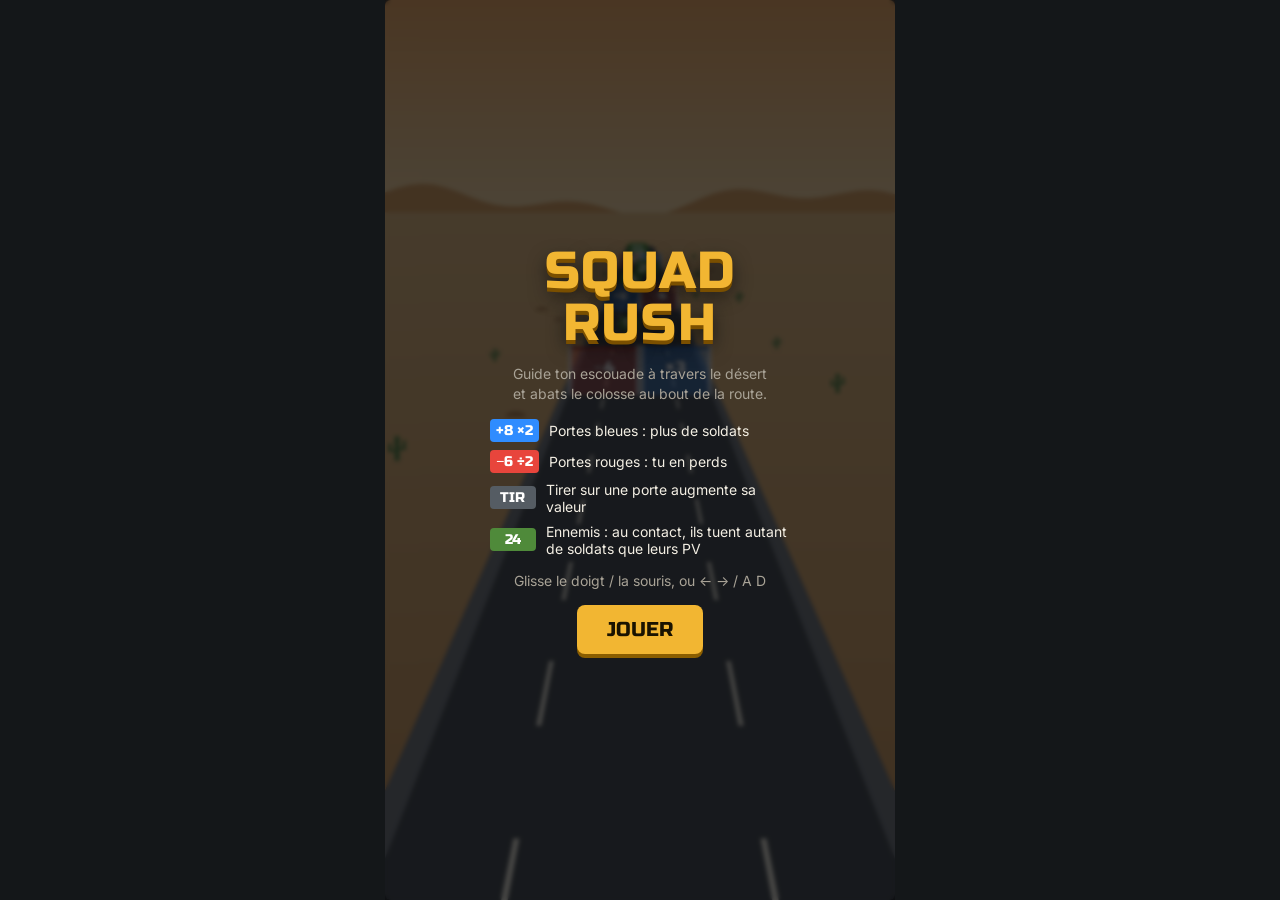
==== index.html @ 69d45e67 "Premier commit : jeu Squad Rush Co-Authored-By: Claude Opus 5.5 <noreply@anthropic.com>" ====
<!doctype html>
<html lang="fr">
<head>
<meta charset="utf-8">
<meta name="viewport" content="width=device-width, initial-scale=1, viewport-fit=cover">
<title>Squad Rush</title>
<link rel="stylesheet" href="https://fonts.googleapis.com/css2?family=Russo+One&family=Inter:wght@400;600;800&display=swap">
<style>
/* Layout: one portrait game screen centered, DOM overlays for menus. Single dark arcade look by choice. */
:root{
  --bg:#141719; --panel:#1f2428; --ink:#f4efe4; --muted:#a9a397;
  --good:#2f8cff; --bad:#e8453c; --gold:#f2b632; --sand:#d9a861;
  --f-display:"Russo One","Arial Black",Impact,sans-serif;
  --f-body:Inter,system-ui,-apple-system,Segoe UI,sans-serif;
  color-scheme:dark;
}
*,*::before,*::after{box-sizing:border-box}
[hidden]{display:none!important}
html,body{height:100%;margin:0}
body{background:var(--bg);color:var(--ink);font-family:var(--f-body);overflow:hidden;
  padding-left:max(0px,env(safe-area-inset-left,0px));padding-right:max(0px,env(safe-area-inset-right,0px))}
#wrap{position:relative;height:100%;display:grid;place-items:center;touch-action:none;user-select:none;-webkit-user-select:none}
#stage{position:relative}
canvas{display:block;border-radius:6px;background:#000}
.ov{position:absolute;inset:0;display:flex;flex-direction:column;align-items:center;justify-content:center;gap:14px;
  padding:24px max(16px,env(safe-area-inset-left,0px));text-align:center;background:rgba(10,12,14,.72);backdrop-filter:blur(2px)}
.ov h1{font-family:var(--f-display);font-weight:400;font-size:clamp(34px,9vw,52px);line-height:1;margin:0;letter-spacing:.02em;
  color:var(--gold);text-shadow:0 4px 0 #7a4f00,0 8px 18px rgba(0,0,0,.6);text-wrap:balance}
.ov h2{font-family:var(--f-display);font-weight:400;font-size:30px;margin:0;text-wrap:balance}
.ov p{margin:0;max-width:30ch;color:var(--muted);line-height:1.45;font-size:14px}
.rules{display:grid;gap:8px;text-align:left;font-size:14px;max-width:300px}
.rules div{display:flex;gap:10px;align-items:center}
.chip{font-family:var(--f-display);min-width:46px;text-align:center;padding:3px 6px;border-radius:4px;color:#fff;font-size:14px}
.chip.g{background:var(--good)} .chip.b{background:var(--bad)} .chip.z{background:#4f8a3a} .chip.k{background:#555c63}
button{font-family:var(--f-display);font-size:20px;color:#1a1300;background:var(--gold);border:0;border-radius:8px;
  padding:12px 30px;cursor:pointer;box-shadow:0 4px 0 #8a5d00;transition:transform .08s}
button:active{transform:translateY(3px);box-shadow:0 1px 0 #8a5d00}
button:focus-visible{outline:3px solid var(--ink);outline-offset:3px}
button.sec{background:var(--panel);color:var(--ink);box-shadow:0 4px 0 #0b0d0e;font-size:15px;padding:10px 14px;width:100%;
  display:flex;justify-content:space-between;gap:12px}
button.sec:disabled{opacity:.45;cursor:not-allowed}
.shop{display:grid;gap:10px;width:min(300px,100%)}
.coins{font-family:var(--f-display);color:var(--gold);font-size:18px}
.small{font-size:12px;color:var(--muted)}
@media (prefers-reduced-motion: reduce){button{transition:none}}
</style>
</head>
<body>

<div id="wrap">
  <div id="stage">
    <canvas id="c"></canvas>
    <div class="ov" id="menu">
      <h1>SQUAD<br>RUSH</h1>
      <p>Guide ton escouade à travers le désert et abats le colosse au bout de la route.</p>
      <div class="rules">
        <div><span class="chip g">+8 ×2</span> Portes bleues : plus de soldats</div>
        <div><span class="chip b">−6 ÷2</span> Portes rouges : tu en perds</div>
        <div><span class="chip k">TIR</span> Tirer sur une porte augmente sa valeur</div>
        <div><span class="chip z">24</span> Ennemis : au contact, ils tuent autant de soldats que leurs PV</div>
      </div>
      <p class="small">Glisse le doigt / la souris, ou ← → / A D</p>
      <button id="play">JOUER</button>
    </div>
    <div class="ov" id="over" hidden>
      <h2>Escouade anéantie</h2>
      <p id="overTxt"></p>
      <button id="retry">REJOUER LE NIVEAU</button>
    </div>
    <div class="ov" id="win" hidden>
      <h2 id="winTitle">Niveau terminé !</h2>
      <div class="coins" id="winCoins"></div>
      <div class="shop">
        <button class="sec" id="buyStart"></button>
        <button class="sec" id="buyRate"></button>
        <button class="sec" id="buyDmg"></button>
      </div>
      <button id="next">NIVEAU SUIVANT</button>
    </div>
  </div>
</div>

<script>
(()=>{
const cv=document.getElementById('c'),ctx=cv.getContext('2d');
const W=420,H=740;
let SC=1;
function resize(){
  const dpr=Math.min(window.devicePixelRatio||1,2);
  SC=Math.min(innerWidth/W,innerHeight/H);
  cv.style.width=W*SC+'px';cv.style.height=H*SC+'px';
  cv.width=Math.round(W*SC*dpr);cv.height=Math.round(H*SC*dpr);
  ctx.setTransform(SC*dpr,0,0,SC*dpr,0,0);
  const st=document.getElementById('stage');st.style.width=W*SC+'px';st.style.height=H*SC+'px';
}
addEventListener('resize',resize);resize();

// ---------- save ----------
const SAVE_KEY='squadrush.v1';
let save={level:1,coins:0,upStart:0,upRate:0,upDmg:0};
try{const s=JSON.parse(localStorage.getItem(SAVE_KEY));if(s)Object.assign(save,s);}catch(e){}
function persist(){try{localStorage.setItem(SAVE_KEY,JSON.stringify(save));}catch(e){}}

// ---------- projection ----------
const HOR=175,BASE=625,D=260,RW=178;
function P(x,z){const k=D/(D+z);return{x:W/2+x*RW*k,y:HOR+(BASE-HOR)*k,k};}

// ---------- helpers ----------
const rnd=(a,b)=>a+Math.random()*(b-a), ri=(a,b)=>Math.floor(rnd(a,b+1)), clamp=(v,a,b)=>v<a?a:v>b?b:v;
const MAXV=160;
const FORM=[];for(let i=0;i<MAXV;i++){const r=0.034*Math.sqrt(i),a=i*2.39996;FORM.push({x:r*Math.cos(a),z:r*Math.sin(a)*95});}
const ORDER=[...FORM.keys()];
function cluster(n){return Math.min(n,MAXV);}
function radiusFor(v){return 0.034*Math.sqrt(v)+0.05;}

// ---------- state ----------
let mode='menu',t=0,n=1,sx=0,dist=0,speed=0,levelLen=3000,objs=[],bullets=[],parts=[],floats=[],boss=null;
let fireAcc=0,rateMul=1,coinsRun=0,bossKill=0,shake=0,deco=[];
const keys={l:false,r:false};

function genLevel(){
  const L=save.level;
  objs=[];bullets=[];parts=[];floats=[];boss=null;
  levelLen=2600+L*450;
  let z=520;
  let lastGate=false;
  while(z<levelLen){
    const f=z/levelLen;
    if(!lastGate && Math.random()<0.5 || z<600){
      objs.push(makeGate(z,f,L));lastGate=true;
    }else{
      const base=6+L*5;
      const hp=Math.max(3,Math.round(base*rnd(0.6,1.4)*(1+1.3*f)));
      objs.push({type:'enemy',z,x:rnd(-0.55,0.55),hp,max:hp,vz:rnd(25,55),w:0,seed:Math.random()*10});
      lastGate=false;
    }
    z+=rnd(300,430);
  }
  deco=[];for(let i=0;i<26;i++)deco.push({x:(Math.random()<.5?-1:1)*rnd(1.35,3.2),z:i*120+rnd(0,80),kind:Math.random()<.45?'cactus':'rock',s:rnd(.7,1.3)});
}
function makeGate(z,f,L){
  const scale=1+f*1.2;
  const good=[
    ()=>({op:'+',v:Math.round(ri(3,6+L*2)*scale)}),
    ()=>({op:'x',v:2}),
    ()=>({op:'x',v:Math.random()<.2?3:2}),
    ()=>({op:'R',v:ri(2,4)*10}),
  ];
  const any=[
    ()=>({op:'+',v:-Math.round(ri(4,8+L*3)*scale)}),
    ()=>({op:'/',v:2}),
    ()=>({op:'+',v:-Math.round(ri(2,5+L)*scale)}),
    ()=>({op:'+',v:Math.round(ri(2,4+L)*scale)}),
  ];
  const a=good[ri(0,good.length-1)](), b=any[ri(0,any.length-1)]();
  const opts=Math.random()<.5?[a,b]:[b,a];
  return{type:'gate',z,opts,charge:[0,0],used:false,flash:[0,0]};
}
function isGood(o){return o.op==='x'||o.op==='R'||(o.op==='+'&&o.v>0);}
function label(o){
  if(o.op==='+')return (o.v>=0?'+':'−')+Math.abs(o.v);
  if(o.op==='x')return '×'+o.v;
  if(o.op==='/')return '÷'+o.v;
  return 'TIR\n+'+o.v+'%';
}

function startLevel(){
  genLevel();
  n=1+save.upStart;sx=0;dist=0;speed=0;fireAcc=0;rateMul=1;coinsRun=0;bossKill=0;t=0;
  mode='play';show(null);
}

// ---------- overlays ----------
const $=id=>document.getElementById(id);
function show(id){for(const k of['menu','over','win'])$(k).hidden=k!==id;}
const cost={start:()=>15+save.upStart*12,rate:()=>20+save.upRate*15,dmg:()=>30+save.upDmg*25};
function refreshShop(){
  $('winCoins').textContent='● '+save.coins+' pièces';
  $('buyStart').innerHTML=`<span>Recrues de départ (${1+save.upStart})</span><span>● ${cost.start()}</span>`;
  $('buyRate').innerHTML=`<span>Cadence de tir (+${save.upRate*10}%)</span><span>● ${cost.rate()}</span>`;
  $('buyDmg').innerHTML=`<span>Dégâts par balle (${1+save.upDmg*0.25})</span><span>● ${cost.dmg()}</span>`;
  $('buyStart').disabled=save.coins<cost.start();
  $('buyRate').disabled=save.coins<cost.rate();
  $('buyDmg').disabled=save.coins<cost.dmg();
}
$('buyStart').onclick=()=>{const c=cost.start();if(save.coins>=c){save.coins-=c;save.upStart++;persist();refreshShop();}};
$('buyRate').onclick=()=>{const c=cost.rate();if(save.coins>=c){save.coins-=c;save.upRate++;persist();refreshShop();}};
$('buyDmg').onclick=()=>{const c=cost.dmg();if(save.coins>=c){save.coins-=c;save.upDmg++;persist();refreshShop();}};
$('play').onclick=startLevel;$('retry').onclick=startLevel;
$('next').onclick=startLevel;

function lose(why){mode='over';$('overTxt').textContent=why+' — Niveau '+save.level;show('over');}
function win(){
  mode='win';
  const bonus=40+save.level*25;
  save.coins+=coinsRun+bonus;
  $('winTitle').textContent='Niveau '+save.level+' terminé !';
  save.level++;persist();refreshShop();show('win');
}

// ---------- input ----------
let drag=null;
cv.addEventListener('pointerdown',e=>{drag={x:e.clientX,sx};cv.setPointerCapture(e.pointerId);});
cv.addEventListener('pointermove',e=>{if(drag&&mode==='play'){sx=drag.sx+(e.clientX-drag.x)/(RW*SC)*1.15;}});
const endDrag=()=>drag=null;cv.addEventListener('pointerup',endDrag);cv.addEventListener('pointercancel',endDrag);
addEventListener('keydown',e=>{if(['ArrowLeft','a','q','A','Q'].includes(e.key))keys.l=true;if(['ArrowRight','d','D'].includes(e.key))keys.r=true;});
addEventListener('keyup',e=>{if(['ArrowLeft','a','q','A','Q'].includes(e.key))keys.l=false;if(['ArrowRight','d','D'].includes(e.key))keys.r=false;});

// ---------- fx ----------
function burst(x,y,col,count,spd=120){for(let i=0;i<count;i++){const a=rnd(0,Math.PI*2),s=rnd(.3,1)*spd;parts.push({x,y,vx:Math.cos(a)*s,vy:Math.sin(a)*s-60,life:rnd(.4,.8),col,r:rnd(1.5,3.5)});}}
function floatText(x,y,txt,col,size=30){floats.push({x,y,txt,col,size,life:1.1});}

// ---------- update ----------
function update(dt){
  t+=dt;
  if(keys.l)sx-=1.8*dt;if(keys.r)sx+=1.8*dt;
  const vis=cluster(n),rad=radiusFor(vis);
  sx=clamp(sx,-0.96+rad,0.96-rad);

  const target=boss?0:240;
  speed+=(target-speed)*Math.min(1,dt*(boss?1.5:2.5));
  dist+=speed*dt;
  for(const o of objs)o.z-=speed*dt;
  for(const d of deco){d.z-=speed*dt;if(d.z<-150){d.z+=26*120;d.x=(Math.random()<.5?-1:1)*rnd(1.35,3.2);}}

  if(!boss&&dist>=levelLen){
    const hp=500+save.level*450;
    boss={z:1050,x:0,hp,max:hp,hit:0,slam:0};
  }

  // gates
  for(const g of objs){
    if(g.type!=='gate')continue;
    g.flash[0]=Math.max(0,g.flash[0]-dt*4);g.flash[1]=Math.max(0,g.flash[1]-dt*4);
    if(!g.used&&g.z<=0){
      g.used=true;
      const side=sx<0?0:1,o=g.opts[side],before=n;
      if(o.op==='+')n+=o.v;else if(o.op==='x')n*=o.v;else if(o.op==='/')n=Math.ceil(n/o.v);else rateMul*=1+o.v/100;
      n=Math.max(0,Math.floor(n));
      const p=P(sx,0);
      floatText(p.x,p.y-90,o.op==='R'?'CADENCE +'+o.v+'%':(n>=before?'+':'')+(n-before),isGood(o)?'#7fb8ff':'#ff7a70',34);
      if(n<before)burst(p.x,p.y-20,'#c0392b',Math.min(30,before-n));
    }
  }

  // enemies
  for(const e of objs){
    if(e.type!=='enemy'||e.dead)continue;
    const ev=cluster(Math.ceil(e.hp/3));e.w=0.032*Math.sqrt(Math.min(ev,30))+0.06;
    e.z-=e.vz*dt;
    if(e.z<650)e.x+=clamp(sx-e.x,-0.3*dt,0.3*dt);
    if(e.z<=22&&e.z>-30&&Math.abs(e.x-sx)<e.w+rad*0.85){
      const loss=Math.min(n,e.hp);n-=loss;e.hp-=loss;
      const p=P(e.x,e.z);burst(p.x,p.y-15,'#c0392b',Math.min(40,loss+5));burst(p.x,p.y-15,'#6fae4e',10);
      shake=0.25;
      if(loss>0)floatText(P(sx,0).x,BASE-90,'−'+loss,'#ff7a70',30);
      if(e.hp<=0){e.dead=true;coinsRun+=Math.ceil(e.max/4);}
    }
    if(e.z<-120)e.dead=true;
  }
  objs=objs.filter(o=>!(o.dead||(o.type==='gate'&&o.z<-220)));

  // boss
  if(boss){
    boss.hit=Math.max(0,boss.hit-dt*6);
    if(boss.z>45){boss.z-=60*dt;}
    else{
      boss.slam+=dt;
      bossKill+=(20+save.level*6)*dt;
      while(bossKill>=1&&n>0){bossKill--;n--;const p=P(sx+rnd(-rad,rad),rnd(-10,10));burst(p.x,p.y-10,'#c0392b',3);}
      if(Math.floor(boss.slam*1.6)!==Math.floor((boss.slam-dt)*1.6))shake=0.3;
    }
  }

  // firing
  const rate=1.8*(1+save.upRate*0.1)*rateMul, dmgEach=1+save.upDmg*0.25;
  const sps=n*rate, bps=Math.min(sps,70);
  if(bps>0){
    const dmg=sps/bps*dmgEach;
    fireAcc+=bps*dt;
    while(fireAcc>=1){fireAcc--;const f=FORM[ri(0,vis-1)];bullets.push({x:sx+f.x,z:f.z+6,dmg});}
  }

  // bullets
  const BV=1000;
  for(const b of bullets){
    const prev=b.z;b.z+=BV*dt;
    if(b.z>950){b.dead=true;continue;}
    for(const o of objs){
      if(o.dead)continue;
      if(o.type==='gate'){
        if(o.used||o.z<8)continue;
        if(prev<=o.z+speed*dt&&b.z>=o.z&&Math.abs(b.x)>0.03){
          const s=b.x<0?0:1,op=o.opts[s];
          if(op.op==='+'){o.charge[s]+=b.dmg;while(o.charge[s]>=4&&op.v<99){o.charge[s]-=4;op.v++;}o.flash[s]=1;}
          b.dead=true;break;
        }
      }else if(o.type==='enemy'){
        if(o.z<0)continue;
        if(b.z>=o.z&&Math.abs(b.x-o.x)<o.w){
          o.hp-=b.dmg;b.dead=true;
          if(Math.random()<.3){const p=P(b.x,o.z);burst(p.x,p.y-12*p.k,'#9fd46d',2,60);}
          if(o.hp<=0){o.dead=true;coinsRun+=Math.ceil(o.max/4);const p=P(o.x,o.z);burst(p.x,p.y-10,'#6fae4e',18);}
          break;
        }
      }
    }
    if(!b.dead&&boss&&b.z>=boss.z&&Math.abs(b.x-boss.x)<0.6){
      boss.hp-=b.dmg;boss.hit=1;b.dead=true;
      if(Math.random()<.25){const p=P(b.x,boss.z);burst(p.x,p.y-rnd(40,140)*p.k,'#ffd27a',2,70);}
    }
  }
  bullets=bullets.filter(b=>!b.dead);

  for(const p of parts){p.x+=p.vx*dt;p.y+=p.vy*dt;p.vy+=300*dt;p.life-=dt;}
  parts=parts.filter(p=>p.life>0);
  for(const f of floats){f.y-=40*dt;f.life-=dt;}
  floats=floats.filter(f=>f.life>0);
  shake=Math.max(0,shake-dt);

  if(boss&&boss.hp<=0){const p=P(boss.x,boss.z);burst(p.x,p.y-80,'#ffb347',60,220);boss=null;win();return;}
  if(n<=0)lose(boss?'Écrasée par le colosse':'Plus aucun soldat');
}

// ---------- drawing ----------
function drawBG(){
  const sky=ctx.createLinearGradient(0,0,0,HOR);
  sky.addColorStop(0,'#f0a65a');sky.addColorStop(1,'#f7d7a0');
  ctx.fillStyle=sky;ctx.fillRect(0,0,W,HOR+2);
  // dunes
  ctx.fillStyle='#d79a55';
  ctx.beginPath();ctx.moveTo(0,HOR);
  for(let x=0;x<=W;x+=10)ctx.lineTo(x,HOR-10-8*Math.sin(x*0.02+1)-6*Math.sin(x*0.05));
  ctx.lineTo(W,HOR);ctx.fill();
  const g=ctx.createLinearGradient(0,HOR,0,H);
  g.addColorStop(0,'#e2b779');g.addColorStop(1,'#c98f4e');
  ctx.fillStyle=g;ctx.fillRect(0,HOR,W,H-HOR);
  // road
  const zf=4000,a=P(-1,zf),b=P(1,zf),c=P(1.12,-140),d=P(-1.12,-140);
  ctx.fillStyle='#3b3f44';
  ctx.beginPath();ctx.moveTo(a.x,a.y);ctx.lineTo(b.x,b.y);ctx.lineTo(c.x,c.y);ctx.lineTo(d.x,d.y);ctx.fill();
  // curbs
  for(const s of[-1,1]){
    const p1=P(s*1.0,zf),p2=P(s*1.12,-140),p3=P(s*1.0,-140);
    ctx.fillStyle='#6b6f74';ctx.beginPath();ctx.moveTo(p1.x,p1.y);ctx.lineTo(p2.x,p2.y);ctx.lineTo(p3.x,p3.y);ctx.fill();
  }
  // dashes
  ctx.fillStyle='#e9e3d4';
  const off=dist%90;
  for(let z=-off-90;z<2500;z+=90){
    for(const lx of[-0.5,0.5]){
      const p1=P(lx-0.012,z),p2=P(lx+0.012,z),p3=P(lx+0.012,z+40),p4=P(lx-0.012,z+40);
      ctx.beginPath();ctx.moveTo(p1.x,p1.y);ctx.lineTo(p2.x,p2.y);ctx.lineTo(p3.x,p3.y);ctx.lineTo(p4.x,p4.y);ctx.fill();
    }
  }
}
function drawDeco(d){
  const p=P(d.x,d.z),s=p.k*d.s;
  if(p.y<HOR)return;
  if(d.kind==='cactus'){
    ctx.fillStyle='#4d7a3a';
    ctx.fillRect(p.x-5*s,p.y-48*s,10*s,48*s);
    ctx.fillRect(p.x-17*s,p.y-34*s,6*s,16*s);ctx.fillRect(p.x-17*s,p.y-22*s,14*s,5*s);
    ctx.fillRect(p.x+11*s,p.y-40*s,6*s,18*s);ctx.fillRect(p.x+3*s,p.y-26*s,14*s,5*s);
  }else{
    ctx.fillStyle='#a8743f';ctx.beginPath();ctx.ellipse(p.x,p.y-6*s,22*s,12*s,0,Math.PI,0);ctx.fill();
  }
}
function shadow(x,y,rx,ry){ctx.fillStyle='rgba(0,0,0,.25)';ctx.beginPath();ctx.ellipse(x,y,rx,ry,0,0,Math.PI*2);ctx.fill();}
function soldier(x,y,s,ph){
  const bob=Math.sin(ph)*s*0.06;
  ctx.fillStyle='#2a2e33';
  const l=Math.sin(ph)*s*0.1;
  ctx.fillRect(x-s*0.22,y-s*0.42-l,s*0.17,s*0.42+l);ctx.fillRect(x+0.05*s,y-s*0.42+l,s*0.17,s*0.42-l);
  ctx.fillStyle='#2f6fd6';ctx.fillRect(x-s*0.3,y-s*0.98+bob,s*0.6,s*0.58);
  ctx.fillStyle='#f0c89a';ctx.beginPath();ctx.arc(x,y-s*1.14+bob,s*0.19,0,7);ctx.fill();
  ctx.fillStyle='#1c3f80';ctx.fillRect(x-s*0.21,y-s*1.34+bob,s*0.42,s*0.12);
  ctx.fillStyle='#15171a';ctx.fillRect(x+s*0.18,y-s*1.25+bob,s*0.1,s*0.5);
}
function zombie(x,y,s,ph){
  const sw=Math.sin(ph)*s*0.08;
  ctx.fillStyle='#3d2f45';ctx.fillRect(x-s*0.22,y-s*0.42,s*0.17,s*0.42);ctx.fillRect(x+0.05*s,y-s*0.42,s*0.17,s*0.42);
  ctx.fillStyle='#6a4d78';ctx.fillRect(x-s*0.3+sw,y-s*0.98,s*0.6,s*0.58);
  ctx.fillStyle='#7db35a';ctx.beginPath();ctx.arc(x+sw,y-s*1.14,s*0.2,0,7);ctx.fill();
  ctx.fillRect(x-s*0.42+sw,y-s*0.95,s*0.12,s*0.4);ctx.fillRect(x+s*0.3+sw,y-s*0.95,s*0.12,s*0.4);
  ctx.fillStyle='#d23';ctx.fillRect(x-s*0.09+sw,y-s*1.18,s*0.05,s*0.05);ctx.fillRect(x+s*0.04+sw,y-s*1.18,s*0.05,s*0.05);
}
function bubble(x,y,txt,bg,size){
  ctx.font=`${size}px "Russo One", "Arial Black", sans-serif`;
  const w=ctx.measureText(txt).width+size*0.7,h=size*1.15;
  ctx.fillStyle=bg;ctx.beginPath();ctx.roundRect(x-w/2,y-h/2,w,h,h*0.3);ctx.fill();
  ctx.fillStyle='#fff';ctx.textAlign='center';ctx.textBaseline='middle';ctx.fillText(txt,x,y+size*0.04);
}
function drawGate(g){
  const hgt=120;
  for(let s=0;s<2;s++){
    const x0=s===0?-0.97:0.03,x1=s===0?-0.03:0.97,o=g.opts[s];
    const a=P(x0,g.z),b=P(x1,g.z);
    const h=hgt*a.k,good=isGood(o);
    const used=g.used&&((sx<0?0:1)===s);
    ctx.globalAlpha=g.used?0.35:1;
    ctx.fillStyle=good?`rgba(47,140,255,${.42+g.flash[s]*.3})`:`rgba(232,69,60,${.42+g.flash[s]*.3})`;
    ctx.fillRect(a.x,a.y-h,b.x-a.x,h);
    ctx.fillStyle=good?'#1d5fb8':'#a5261f';
    ctx.fillRect(a.x,a.y-h,b.x-a.x,6*a.k);
    ctx.fillStyle='#d8dde2';ctx.fillRect(a.x-3*a.k,a.y-h-4*a.k,6*a.k,h+4*a.k);ctx.fillRect(b.x-3*a.k,a.y-h-4*a.k,6*a.k,h+4*a.k);
    const fs=Math.max(8,(o.op==='R'?26:42)*a.k);
    ctx.font=`${fs}px "Russo One", "Arial Black", sans-serif`;ctx.textAlign='center';ctx.textBaseline='middle';
    ctx.fillStyle='#fff';ctx.strokeStyle='rgba(0,0,0,.45)';ctx.lineWidth=Math.max(1,4*a.k);
    const lines=label(o).split('\n'),cx=(a.x+b.x)/2,cy=a.y-h*0.55;
    lines.forEach((ln,i)=>{const yy=cy+(i-(lines.length-1)/2)*fs*1.05;ctx.strokeText(ln,cx,yy);ctx.fillText(ln,cx,yy);});
    ctx.globalAlpha=1;
  }
}
function drawEnemy(e){
  const p=P(e.x,e.z);if(p.y<HOR-4)return;
  const v=Math.min(Math.ceil(e.hp/3),30),s=26*p.k;
  shadow(p.x,p.y,(e.w*RW*p.k)+6*p.k,10*p.k);
  const list=[];for(let i=0;i<v;i++)list.push(FORM[i]);
  list.sort((a,b)=>b.z-a.z);
  for(const f of list){const q=P(e.x+f.x,e.z+f.z);zombie(q.x,q.y,26*q.k,t*8+e.seed+f.x*30);}
  bubble(p.x,p.y-s*1.9-14*p.k,String(Math.ceil(e.hp)),'#3f7a2d',Math.max(10,28*p.k));
}
function drawBoss(){
  const p=P(boss.x,boss.z),s=p.k;
  const slam=boss.z<=45?Math.abs(Math.sin(boss.slam*Math.PI*1.6)):0;
  const step=Math.sin(t*4)*6*s;
  shadow(p.x,p.y,110*s,24*s);
  const hit=boss.hit>0;
  // legs
  ctx.fillStyle=hit?'#8a8f96':'#3a3d42';
  ctx.fillRect(p.x-62*s,p.y-120*s+step,44*s,120*s-step);ctx.fillRect(p.x+18*s,p.y-120*s-step,44*s,120*s+step);
  ctx.fillStyle='#e0a325';ctx.fillRect(p.x-66*s,p.y-26*s,52*s,26*s);ctx.fillRect(p.x+14*s,p.y-26*s,52*s,26*s);
  // torso
  ctx.fillStyle=hit?'#b5b9bf':'#55595f';
  ctx.beginPath();ctx.roundRect(p.x-80*s,p.y-270*s,160*s,160*s,22*s);ctx.fill();
  ctx.fillStyle=hit?'#d7dade':'#8e939a';
  ctx.beginPath();ctx.roundRect(p.x-110*s,p.y-280*s,60*s,52*s,14*s);ctx.fill();
  ctx.beginPath();ctx.roundRect(p.x+50*s,p.y-280*s,60*s,52*s,14*s);ctx.fill();
  // arms
  const arm=-slam*60*s;
  ctx.fillStyle=hit?'#b5b9bf':'#4a4e54';
  ctx.fillRect(p.x-112*s,p.y-232*s,34*s,130*s+arm*-0.2);ctx.fillRect(p.x+78*s,p.y-232*s,34*s,130*s+arm*-0.2);
  ctx.fillStyle='#2a2c30';
  ctx.beginPath();ctx.arc(p.x-95*s,p.y-98*s-arm,24*s,0,7);ctx.fill();
  ctx.beginPath();ctx.arc(p.x+95*s,p.y-98*s-arm,24*s,0,7);ctx.fill();
  // head
  ctx.fillStyle=hit?'#c9ccd1':'#6b7077';
  ctx.beginPath();ctx.roundRect(p.x-34*s,p.y-322*s,68*s,56*s,12*s);ctx.fill();
  ctx.fillStyle='#ff3b2f';ctx.fillRect(p.x-22*s,p.y-302*s,44*s,9*s);
  // core
  ctx.fillStyle=`rgba(255,${120+Math.sin(t*6)*60|0},40,.9)`;ctx.beginPath();ctx.arc(p.x,p.y-200*s,16*s,0,7);ctx.fill();
  // hp bar
  const bw=170*s+60,bx=p.x-bw/2,by=p.y-360*s-18;
  ctx.fillStyle='rgba(0,0,0,.55)';ctx.beginPath();ctx.roundRect(bx-3,by-3,bw+6,18,6);ctx.fill();
  ctx.fillStyle='#e8453c';ctx.fillRect(bx,by,bw*Math.max(0,boss.hp/boss.max),12);
  bubble(p.x,by-22,String(Math.ceil(boss.hp)),'#2c2f33',Math.max(16,30*s));
}
function drawSquad(){
  const vis=cluster(n),p0=P(sx,0);
  const rad=radiusFor(vis);
  shadow(p0.x,p0.y,rad*RW+8,14+rad*40);
  const list=ORDER.slice(0,vis).sort((a,b)=>FORM[b].z-FORM[a].z);
  for(const i of list){const f=FORM[i],q=P(sx+f.x,f.z);soldier(q.x,q.y,30*q.k,t*12+i);}
  bubble(p0.x,p0.y-rad*90-70,String(n),'#2f8cff',30);
}
function drawBullets(){
  ctx.strokeStyle='#ffe07a';ctx.lineCap='round';
  for(const b of bullets){
    const a=P(b.x,b.z),c=P(b.x,b.z+28);
    ctx.lineWidth=Math.max(1,3*a.k);ctx.beginPath();ctx.moveTo(a.x,a.y-30*a.k);ctx.lineTo(c.x,c.y-30*c.k);ctx.stroke();
  }
}
function drawHUD(){
  ctx.fillStyle='rgba(20,23,25,.6)';ctx.beginPath();ctx.roundRect(12,12,W-24,44,10);ctx.fill();
  ctx.font='17px "Russo One", "Arial Black", sans-serif';ctx.textBaseline='middle';
  ctx.fillStyle='#f4efe4';ctx.textAlign='left';ctx.fillText('NIV. '+save.level,24,34);
  ctx.fillStyle='#f2b632';ctx.textAlign='right';ctx.fillText('● '+(save.coins+coinsRun),W-24,34);
  const px=110,pw=W-230,pr=Math.min(1,dist/levelLen);
  ctx.fillStyle='rgba(255,255,255,.18)';ctx.beginPath();ctx.roundRect(px,29,pw,10,5);ctx.fill();
  ctx.fillStyle=boss?'#e8453c':'#f2b632';ctx.beginPath();ctx.roundRect(px,29,Math.max(10,pw*pr),10,5);ctx.fill();
  if(boss&&boss.z>600){ctx.textAlign='center';ctx.font='26px "Russo One", "Arial Black", sans-serif';
    ctx.fillStyle=`rgba(255,90,70,${.6+.4*Math.sin(t*8)})`;ctx.fillText('LE COLOSSE ARRIVE !',W/2,100);}
}
function draw(){
  ctx.save();
  if(shake>0)ctx.translate(rnd(-1,1)*shake*16,rnd(-1,1)*shake*16);
  drawBG();
  const items=[];
  for(const d of deco)if(d.z>-140&&d.z<3000)items.push({z:d.z,f:()=>drawDeco(d)});
  for(const o of objs){if(o.z>3200)continue;items.push({z:o.z,f:o.type==='gate'?()=>drawGate(o):()=>drawEnemy(o)});}
  if(boss)items.push({z:boss.z,f:drawBoss});
  if(mode!=='menu')items.push({z:0.5,f:drawSquad});
  items.sort((a,b)=>b.z-a.z);
  for(const it of items)it.f();
  drawBullets();
  for(const p of parts){ctx.globalAlpha=Math.min(1,p.life*2);ctx.fillStyle=p.col;ctx.fillRect(p.x-p.r,p.y-p.r,p.r*2,p.r*2);}
  ctx.globalAlpha=1;
  for(const f of floats){
    ctx.globalAlpha=Math.min(1,f.life*1.5);ctx.font=`${f.size}px "Russo One", "Arial Black", sans-serif`;ctx.textAlign='center';
    ctx.lineWidth=5;ctx.strokeStyle='rgba(0,0,0,.6)';ctx.strokeText(f.txt,f.x,f.y);ctx.fillStyle=f.col;ctx.fillText(f.txt,f.x,f.y);
  }
  ctx.globalAlpha=1;
  ctx.restore();
  if(mode!=='menu')drawHUD();
}

// ---------- loop ----------
genLevel();
let last=performance.now();
function frame(now){
  const dt=Math.min(0.05,(now-last)/1000);last=now;
  if(mode==='play')update(dt);
  else if(mode==='menu'){t+=dt;dist+=60*dt;for(const d of deco){d.z-=60*dt;if(d.z<-150)d.z+=26*120;}}
  draw();
  requestAnimationFrame(frame);
}
requestAnimationFrame(frame);
})();
</script>
</body>
</html>
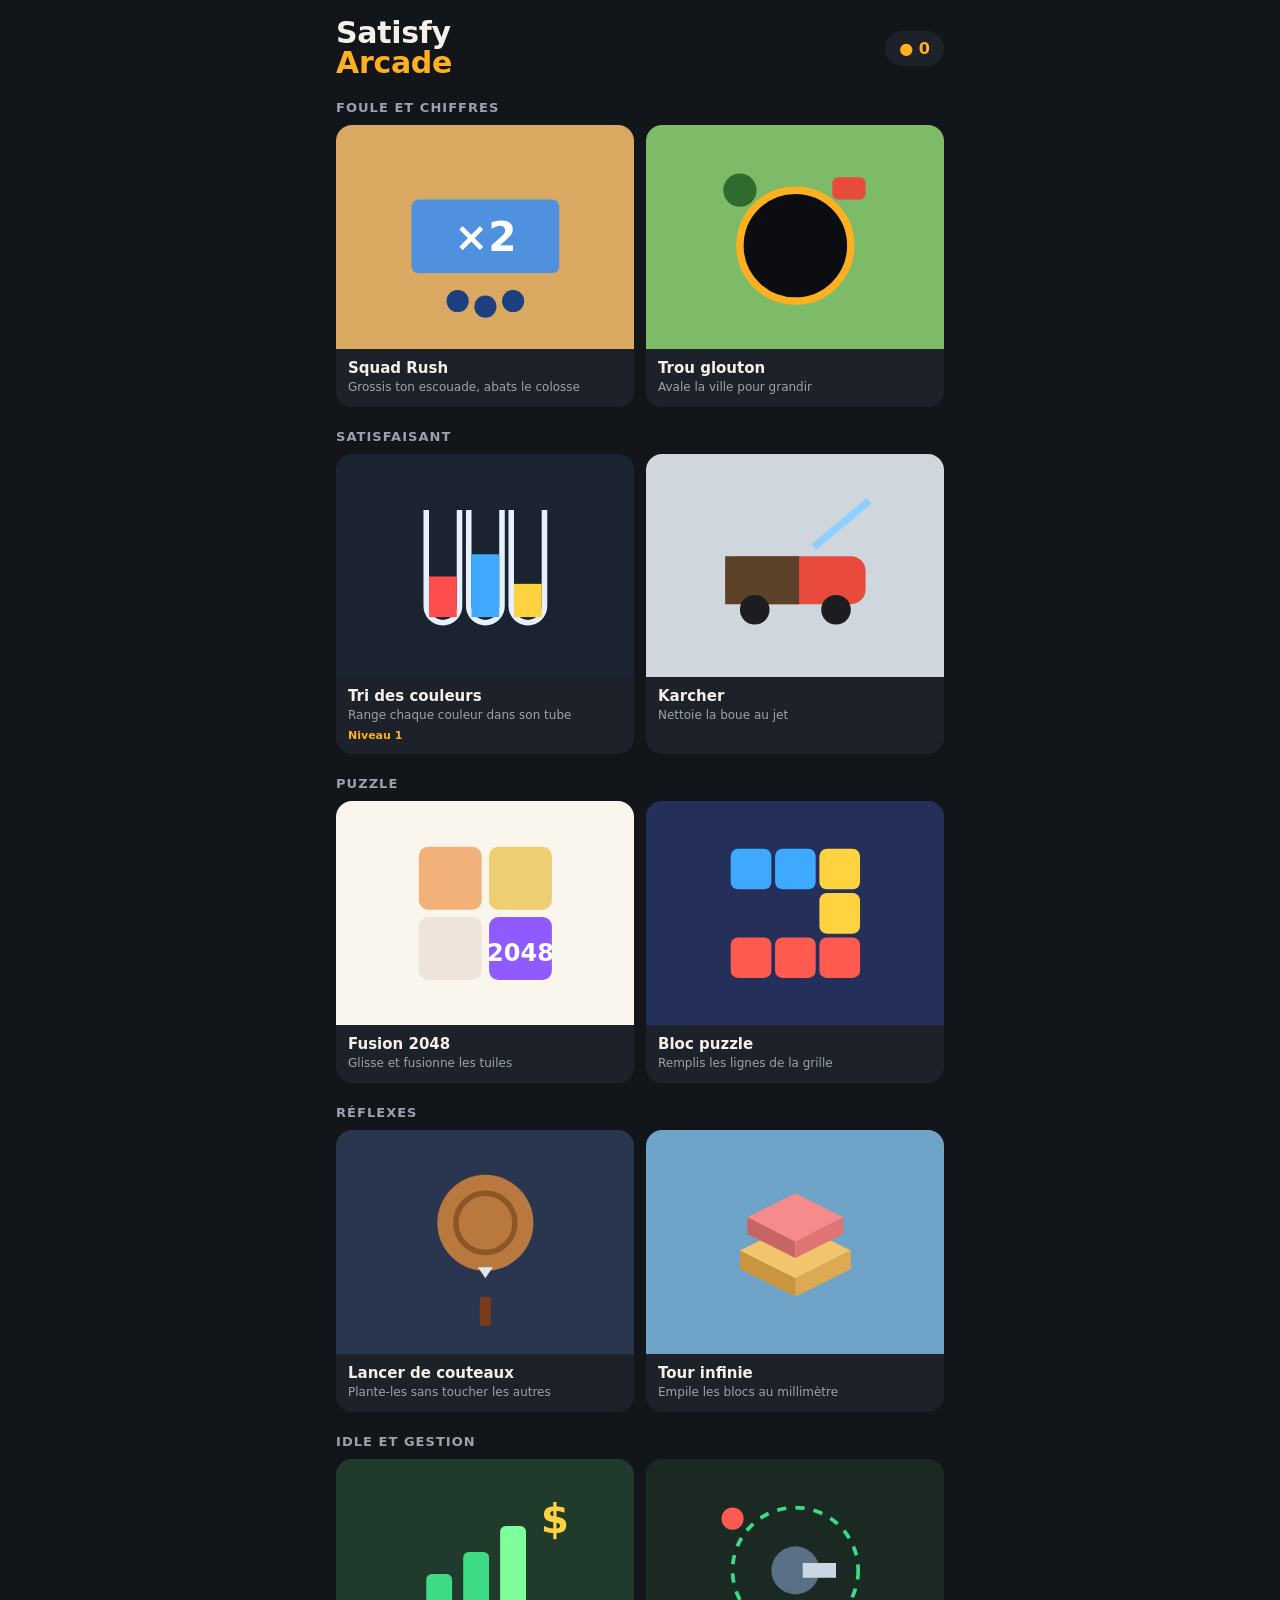
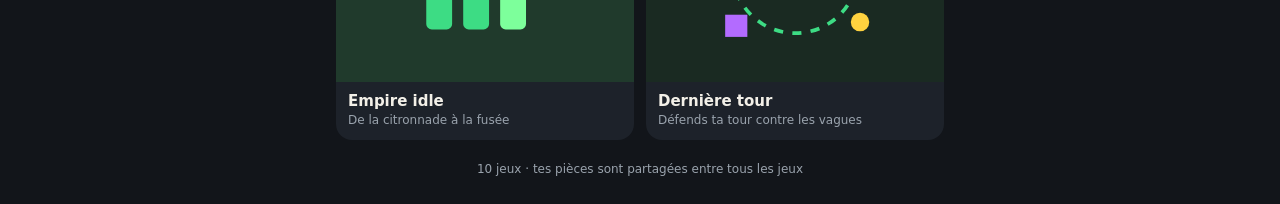
==== commit 4166d349: "Appli Satisfy Arcade : menu + 10 mini-jeux installables (PWA) Co-Authored-By: Claude Opus 5.5 <norep" ====
--- a/index.html
+++ b/index.html
@@ -2,521 +2,109 @@
 <html lang="fr">
 <head>
 <meta charset="utf-8">
-<meta name="viewport" content="width=device-width, initial-scale=1, viewport-fit=cover">
-<title>Squad Rush</title>
-<link rel="stylesheet" href="https://fonts.googleapis.com/css2?family=Russo+One&family=Inter:wght@400;600;800&display=swap">
+<meta name="viewport" content="width=device-width,initial-scale=1,viewport-fit=cover">
+<meta name="theme-color" content="#12151a">
+<meta name="mobile-web-app-capable" content="yes">
+<meta name="apple-mobile-web-app-capable" content="yes">
+<meta name="apple-mobile-web-app-status-bar-style" content="black-translucent">
+<meta name="apple-mobile-web-app-title" content="Arcade">
+<title>Satisfy Arcade</title>
+<link rel="manifest" href="manifest.webmanifest">
+<link rel="icon" href="icons/icon-192.png">
+<link rel="apple-touch-icon" href="icons/icon-192.png">
 <style>
-/* Layout: one portrait game screen centered, DOM overlays for menus. Single dark arcade look by choice. */
+/* Layout: phone-first list of categories, two game tiles per row. */
 :root{
-  --bg:#141719; --panel:#1f2428; --ink:#f4efe4; --muted:#a9a397;
-  --good:#2f8cff; --bad:#e8453c; --gold:#f2b632; --sand:#d9a861;
-  --f-display:"Russo One","Arial Black",Impact,sans-serif;
-  --f-body:Inter,system-ui,-apple-system,Segoe UI,sans-serif;
+  --bg:#12151a; --panel:#1d222a; --panel2:#272e38; --ink:#f3f0e8; --muted:#9aa3ad; --accent:#ffb020;
   color-scheme:dark;
 }
-*,*::before,*::after{box-sizing:border-box}
+*{box-sizing:border-box}
 [hidden]{display:none!important}
-html,body{height:100%;margin:0}
-body{background:var(--bg);color:var(--ink);font-family:var(--f-body);overflow:hidden;
-  padding-left:max(0px,env(safe-area-inset-left,0px));padding-right:max(0px,env(safe-area-inset-right,0px))}
-#wrap{position:relative;height:100%;display:grid;place-items:center;touch-action:none;user-select:none;-webkit-user-select:none}
-#stage{position:relative}
-canvas{display:block;border-radius:6px;background:#000}
-.ov{position:absolute;inset:0;display:flex;flex-direction:column;align-items:center;justify-content:center;gap:14px;
-  padding:24px max(16px,env(safe-area-inset-left,0px));text-align:center;background:rgba(10,12,14,.72);backdrop-filter:blur(2px)}
-.ov h1{font-family:var(--f-display);font-weight:400;font-size:clamp(34px,9vw,52px);line-height:1;margin:0;letter-spacing:.02em;
-  color:var(--gold);text-shadow:0 4px 0 #7a4f00,0 8px 18px rgba(0,0,0,.6);text-wrap:balance}
-.ov h2{font-family:var(--f-display);font-weight:400;font-size:30px;margin:0;text-wrap:balance}
-.ov p{margin:0;max-width:30ch;color:var(--muted);line-height:1.45;font-size:14px}
-.rules{display:grid;gap:8px;text-align:left;font-size:14px;max-width:300px}
-.rules div{display:flex;gap:10px;align-items:center}
-.chip{font-family:var(--f-display);min-width:46px;text-align:center;padding:3px 6px;border-radius:4px;color:#fff;font-size:14px}
-.chip.g{background:var(--good)} .chip.b{background:var(--bad)} .chip.z{background:#4f8a3a} .chip.k{background:#555c63}
-button{font-family:var(--f-display);font-size:20px;color:#1a1300;background:var(--gold);border:0;border-radius:8px;
-  padding:12px 30px;cursor:pointer;box-shadow:0 4px 0 #8a5d00;transition:transform .08s}
-button:active{transform:translateY(3px);box-shadow:0 1px 0 #8a5d00}
-button:focus-visible{outline:3px solid var(--ink);outline-offset:3px}
-button.sec{background:var(--panel);color:var(--ink);box-shadow:0 4px 0 #0b0d0e;font-size:15px;padding:10px 14px;width:100%;
-  display:flex;justify-content:space-between;gap:12px}
-button.sec:disabled{opacity:.45;cursor:not-allowed}
-.shop{display:grid;gap:10px;width:min(300px,100%)}
-.coins{font-family:var(--f-display);color:var(--gold);font-size:18px}
-.small{font-size:12px;color:var(--muted)}
-@media (prefers-reduced-motion: reduce){button{transition:none}}
+html,body{margin:0;min-height:100%}
+body{background:var(--bg);color:var(--ink);font-family:system-ui,-apple-system,"Segoe UI",Roboto,sans-serif;-webkit-tap-highlight-color:transparent}
+main{max-width:640px;margin:0 auto;padding:calc(env(safe-area-inset-top,0px) + 18px) max(16px,env(safe-area-inset-right,0px)) calc(env(safe-area-inset-bottom,0px) + 28px) max(16px,env(safe-area-inset-left,0px));
+  display:flex;flex-direction:column;gap:22px}
+header{display:flex;align-items:center;justify-content:space-between;gap:12px}
+h1{margin:0;font-size:30px;font-weight:900;letter-spacing:-.01em;line-height:1}
+h1 span{color:var(--accent)}
+.coins{background:var(--panel);border-radius:999px;padding:8px 14px;font-weight:900;color:var(--accent);font-variant-numeric:tabular-nums;white-space:nowrap}
+.install{display:flex;align-items:center;gap:12px;background:var(--panel);border-radius:14px;padding:12px 14px;font-size:14px;color:var(--muted)}
+.install button{font:inherit;font-weight:900;border:0;border-radius:10px;padding:10px 14px;background:var(--accent);color:#1d1400;cursor:pointer;flex:0 0 auto}
+.install p{margin:0;flex:1;line-height:1.4}
+section{display:flex;flex-direction:column;gap:10px}
+h2{margin:0;font-size:13px;font-weight:800;letter-spacing:.08em;text-transform:uppercase;color:var(--muted)}
+.grid{display:grid;grid-template-columns:1fr 1fr;gap:12px}
+.card{display:flex;flex-direction:column;text-decoration:none;color:var(--ink);background:var(--panel);border-radius:16px;overflow:hidden;min-width:0;transition:transform .1s}
+.card:active{transform:scale(.97)}
+.card:focus-visible{outline:3px solid var(--ink);outline-offset:2px}
+.art{aspect-ratio:4/3;display:grid;place-items:center;max-width:100%}
+.art svg{width:62%;height:auto}
+.meta{padding:10px 12px 12px;display:flex;flex-direction:column;gap:2px;min-width:0}
+.meta b{font-size:15px}
+.meta span{font-size:12px;color:var(--muted);line-height:1.35}
+.meta i{font-style:normal;font-size:11px;color:var(--accent);font-weight:800;margin-top:4px}
+footer{color:var(--muted);font-size:12px;text-align:center}
+@media (prefers-reduced-motion: reduce){.card{transition:none}}
 </style>
 </head>
 <body>
-
-<div id="wrap">
-  <div id="stage">
-    <canvas id="c"></canvas>
-    <div class="ov" id="menu">
-      <h1>SQUAD<br>RUSH</h1>
-      <p>Guide ton escouade à travers le désert et abats le colosse au bout de la route.</p>
-      <div class="rules">
-        <div><span class="chip g">+8 ×2</span> Portes bleues : plus de soldats</div>
-        <div><span class="chip b">−6 ÷2</span> Portes rouges : tu en perds</div>
-        <div><span class="chip k">TIR</span> Tirer sur une porte augmente sa valeur</div>
-        <div><span class="chip z">24</span> Ennemis : au contact, ils tuent autant de soldats que leurs PV</div>
-      </div>
-      <p class="small">Glisse le doigt / la souris, ou ← → / A D</p>
-      <button id="play">JOUER</button>
-    </div>
-    <div class="ov" id="over" hidden>
-      <h2>Escouade anéantie</h2>
-      <p id="overTxt"></p>
-      <button id="retry">REJOUER LE NIVEAU</button>
-    </div>
-    <div class="ov" id="win" hidden>
-      <h2 id="winTitle">Niveau terminé !</h2>
-      <div class="coins" id="winCoins"></div>
-      <div class="shop">
-        <button class="sec" id="buyStart"></button>
-        <button class="sec" id="buyRate"></button>
-        <button class="sec" id="buyDmg"></button>
-      </div>
-      <button id="next">NIVEAU SUIVANT</button>
-    </div>
-  </div>
-</div>
-
+<main>
+  <header><h1>Satisfy<br><span>Arcade</span></h1><div class="coins" id="coins">● 0</div></header>
+  <div class="install" id="install" hidden><p id="installTxt">Installe l'appli sur ton écran d'accueil pour jouer en plein écran, même hors ligne.</p><button id="installBtn">Installer</button></div>
+  <div id="cats"></div>
+  <footer>10 jeux · tes pièces sont partagées entre tous les jeux</footer>
+</main>
 <script>
-(()=>{
-const cv=document.getElementById('c'),ctx=cv.getContext('2d');
-const W=420,H=740;
-let SC=1;
-function resize(){
-  const dpr=Math.min(window.devicePixelRatio||1,2);
-  SC=Math.min(innerWidth/W,innerHeight/H);
-  cv.style.width=W*SC+'px';cv.style.height=H*SC+'px';
-  cv.width=Math.round(W*SC*dpr);cv.height=Math.round(H*SC*dpr);
-  ctx.setTransform(SC*dpr,0,0,SC*dpr,0,0);
-  const st=document.getElementById('stage');st.style.width=W*SC+'px';st.style.height=H*SC+'px';
+const CATS=[
+  {t:'Foule et chiffres',g:[
+    {id:'squad-rush',best:null,n:'Squad Rush',d:'Grossis ton escouade, abats le colosse',bg:'#d9a861',svg:'<rect x="10" y="30" width="80" height="40" rx="4" fill="#2f8cff" opacity=".8"/><text x="50" y="58" font-size="22" font-weight="900" fill="#fff" text-anchor="middle" font-family="system-ui">×2</text><circle cx="35" cy="85" r="6" fill="#1c3f80"/><circle cx="50" cy="88" r="6" fill="#1c3f80"/><circle cx="65" cy="85" r="6" fill="#1c3f80"/>'},
+    {id:'hole',best:'hole',n:'Trou glouton',d:'Avale la ville pour grandir',bg:'#7dbb68',svg:'<circle cx="50" cy="55" r="30" fill="#0b0d10" stroke="#ffb020" stroke-width="4"/><rect x="70" y="18" width="18" height="12" rx="3" fill="#e84a3c"/><circle cx="20" cy="25" r="9" fill="#2f6b2c"/>'}
+  ]},
+  {t:'Satisfaisant',g:[
+    {id:'sort',best:null,n:'Tri des couleurs',d:'Range chaque couleur dans son tube',bg:'#1b2230',svg:'<g stroke="#e6f0ff" stroke-width="3" fill="none"><path d="M18 20v52a9 9 0 0 0 18 0V20"/><path d="M41 20v52a9 9 0 0 0 18 0V20"/><path d="M64 20v52a9 9 0 0 0 18 0V20"/></g><rect x="19.5" y="56" width="15" height="22" fill="#ff4d4d"/><rect x="42.5" y="44" width="15" height="34" fill="#3fa9ff"/><rect x="65.5" y="60" width="15" height="18" fill="#ffd23f"/>'},
+    {id:'clean',best:null,n:'Karcher',d:'Nettoie la boue au jet',bg:'#cfd6dc',svg:'<rect x="12" y="45" width="76" height="26" rx="8" fill="#e84a3c"/><path d="M12 45h40v26H12z" fill="#5b4128"/><circle cx="28" cy="74" r="8" fill="#1b1d21"/><circle cx="72" cy="74" r="8" fill="#1b1d21"/><path d="M90 15 60 40" stroke="#8fd0ff" stroke-width="4"/>'}
+  ]},
+  {t:'Puzzle',g:[
+    {id:'merge',best:'merge',n:'Fusion 2048',d:'Glisse et fusionne les tuiles',bg:'#faf6ee',svg:'<rect x="14" y="14" width="34" height="34" rx="5" fill="#f2b179"/><rect x="52" y="14" width="34" height="34" rx="5" fill="#edcf72"/><rect x="14" y="52" width="34" height="34" rx="5" fill="#eee4da"/><rect x="52" y="52" width="34" height="34" rx="5" fill="#8f5bff"/><text x="69" y="76" font-size="13" font-weight="900" fill="#fff" text-anchor="middle" font-family="system-ui">2048</text>'},
+    {id:'blocks',best:'blocks',n:'Bloc puzzle',d:'Remplis les lignes de la grille',bg:'#24305a',svg:'<g fill="#3fa9ff"><rect x="15" y="15" width="22" height="22" rx="4"/><rect x="39" y="15" width="22" height="22" rx="4"/></g><g fill="#ffd23f"><rect x="63" y="15" width="22" height="22" rx="4"/><rect x="63" y="39" width="22" height="22" rx="4"/></g><g fill="#ff5a4f"><rect x="15" y="63" width="22" height="22" rx="4"/><rect x="39" y="63" width="22" height="22" rx="4"/><rect x="63" y="63" width="22" height="22" rx="4"/></g>'}
+  ]},
+  {t:'Réflexes',g:[
+    {id:'knife',best:'knife',n:'Lancer de couteaux',d:'Plante-les sans toucher les autres',bg:'#2a3550',svg:'<circle cx="50" cy="40" r="26" fill="#b9783e"/><circle cx="50" cy="40" r="16" fill="none" stroke="#8d5626" stroke-width="3"/><path d="M50 95V70l4-6h-8l4 6" fill="#dfe6ee"/><rect x="47" y="80" width="6" height="16" rx="2" fill="#7a3b1d"/>'},
+    {id:'stack',best:'stack',n:'Tour infinie',d:'Empile les blocs au millimètre',bg:'#6fa3c7',svg:'<path d="M50 70 80 55 50 40 20 55z" fill="#f2c46d"/><path d="M20 55v10l30 15V70z" fill="#c9963d"/><path d="M80 55v10L50 80V70z" fill="#dcaa50"/><path d="M50 50 76 37 50 24 24 37z" fill="#f58b8b"/><path d="M24 37v9l26 13v-9z" fill="#c96464"/><path d="M76 37v9L50 59v-9z" fill="#de7474"/>'}
+  ]},
+  {t:'Idle et gestion',g:[
+    {id:'tycoon',best:null,n:'Empire idle',d:'De la citronnade à la fusée',bg:'#203a2c',svg:'<rect x="18" y="52" width="14" height="30" rx="3" fill="#3ddc84"/><rect x="38" y="40" width="14" height="42" rx="3" fill="#3ddc84"/><rect x="58" y="26" width="14" height="56" rx="3" fill="#7dff9b"/><text x="80" y="30" font-size="22" font-weight="900" fill="#ffd23f" font-family="system-ui">$</text>'},
+    {id:'defense',best:'defense',n:'Dernière tour',d:'Défends ta tour contre les vagues',bg:'#1a2a22',svg:'<circle cx="50" cy="50" r="34" fill="none" stroke="#3ddc84" stroke-width="2" stroke-dasharray="5 5"/><circle cx="50" cy="50" r="13" fill="#5b7085"/><rect x="54" y="46" width="18" height="8" fill="#c9d6e3"/><circle cx="16" cy="22" r="6" fill="#ff5a4f"/><circle cx="85" cy="78" r="5" fill="#ffd23f"/><rect x="12" y="74" width="12" height="12" fill="#b36bff"/>'}
+  ]}
+];
+function get(k,d){try{const v=localStorage.getItem('arcade.'+k);return v==null?d:JSON.parse(v);}catch(e){return d;}}
+const BEST={hole:'Record',merge:'Record',blocks:'Record',knife:'Niveau max',stack:'Hauteur max',defense:'Vague max'};
+const cats=document.getElementById('cats');cats.style.cssText='display:flex;flex-direction:column;gap:22px';
+for(const c of CATS){
+  const s=document.createElement('section');const h=document.createElement('h2');h.textContent=c.t;s.appendChild(h);
+  const g=document.createElement('div');g.className='grid';
+  for(const x of c.g){
+    const a=document.createElement('a');a.className='card';a.href='games/'+x.id+'.html';
+    const b=x.best?get('best.'+x.best,0):0;
+    const extra=x.id==='sort'?'Niveau '+get('sort.level',1):b?BEST[x.best]+' : '+b:'';
+    a.innerHTML=`<div class="art" style="background:${x.bg}"><svg viewBox="0 0 100 100" aria-hidden="true">${x.svg}</svg></div><div class="meta"><b></b><span></span>${extra?'<i></i>':''}</div>`;
+    a.querySelector('b').textContent=x.n;a.querySelector('span').textContent=x.d;if(extra)a.querySelector('i').textContent=extra;
+    g.appendChild(a);
+  }
+  s.appendChild(g);cats.appendChild(s);
 }
-addEventListener('resize',resize);resize();
-
-// ---------- save ----------
-const SAVE_KEY='squadrush.v1';
-let save={level:1,coins:0,upStart:0,upRate:0,upDmg:0};
-try{const s=JSON.parse(localStorage.getItem(SAVE_KEY));if(s)Object.assign(save,s);}catch(e){}
-function persist(){try{localStorage.setItem(SAVE_KEY,JSON.stringify(save));}catch(e){}}
-
-// ---------- projection ----------
-const HOR=175,BASE=625,D=260,RW=178;
-function P(x,z){const k=D/(D+z);return{x:W/2+x*RW*k,y:HOR+(BASE-HOR)*k,k};}
-
-// ---------- helpers ----------
-const rnd=(a,b)=>a+Math.random()*(b-a), ri=(a,b)=>Math.floor(rnd(a,b+1)), clamp=(v,a,b)=>v<a?a:v>b?b:v;
-const MAXV=160;
-const FORM=[];for(let i=0;i<MAXV;i++){const r=0.034*Math.sqrt(i),a=i*2.39996;FORM.push({x:r*Math.cos(a),z:r*Math.sin(a)*95});}
-const ORDER=[...FORM.keys()];
-function cluster(n){return Math.min(n,MAXV);}
-function radiusFor(v){return 0.034*Math.sqrt(v)+0.05;}
-
-// ---------- state ----------
-let mode='menu',t=0,n=1,sx=0,dist=0,speed=0,levelLen=3000,objs=[],bullets=[],parts=[],floats=[],boss=null;
-let fireAcc=0,rateMul=1,coinsRun=0,bossKill=0,shake=0,deco=[];
-const keys={l:false,r:false};
-
-function genLevel(){
-  const L=save.level;
-  objs=[];bullets=[];parts=[];floats=[];boss=null;
-  levelLen=2600+L*450;
-  let z=520;
-  let lastGate=false;
-  while(z<levelLen){
-    const f=z/levelLen;
-    if(!lastGate && Math.random()<0.5 || z<600){
-      objs.push(makeGate(z,f,L));lastGate=true;
-    }else{
-      const base=6+L*5;
-      const hp=Math.max(3,Math.round(base*rnd(0.6,1.4)*(1+1.3*f)));
-      objs.push({type:'enemy',z,x:rnd(-0.55,0.55),hp,max:hp,vz:rnd(25,55),w:0,seed:Math.random()*10});
-      lastGate=false;
-    }
-    z+=rnd(300,430);
-  }
-  deco=[];for(let i=0;i<26;i++)deco.push({x:(Math.random()<.5?-1:1)*rnd(1.35,3.2),z:i*120+rnd(0,80),kind:Math.random()<.45?'cactus':'rock',s:rnd(.7,1.3)});
+document.getElementById('coins').textContent='● '+get('coins',0);
+// install
+const standalone=matchMedia('(display-mode: standalone)').matches||navigator.standalone;
+let deferred=null;
+addEventListener('beforeinstallprompt',e=>{e.preventDefault();deferred=e;if(!standalone)document.getElementById('install').hidden=false;});
+document.getElementById('installBtn').onclick=async()=>{if(!deferred)return;deferred.prompt();await deferred.userChoice;deferred=null;document.getElementById('install').hidden=true;};
+if(!standalone&&/iphone|ipad|ipod/i.test(navigator.userAgent)){
+  document.getElementById('install').hidden=false;document.getElementById('installBtn').hidden=true;
+  document.getElementById('installTxt').textContent='Pour installer : touche Partager puis « Sur l\'écran d\'accueil ».';
 }
-function makeGate(z,f,L){
-  const scale=1+f*1.2;
-  const good=[
-    ()=>({op:'+',v:Math.round(ri(3,6+L*2)*scale)}),
-    ()=>({op:'x',v:2}),
-    ()=>({op:'x',v:Math.random()<.2?3:2}),
-    ()=>({op:'R',v:ri(2,4)*10}),
-  ];
-  const any=[
-    ()=>({op:'+',v:-Math.round(ri(4,8+L*3)*scale)}),
-    ()=>({op:'/',v:2}),
-    ()=>({op:'+',v:-Math.round(ri(2,5+L)*scale)}),
-    ()=>({op:'+',v:Math.round(ri(2,4+L)*scale)}),
-  ];
-  const a=good[ri(0,good.length-1)](), b=any[ri(0,any.length-1)]();
-  const opts=Math.random()<.5?[a,b]:[b,a];
-  return{type:'gate',z,opts,charge:[0,0],used:false,flash:[0,0]};
-}
-function isGood(o){return o.op==='x'||o.op==='R'||(o.op==='+'&&o.v>0);}
-function label(o){
-  if(o.op==='+')return (o.v>=0?'+':'−')+Math.abs(o.v);
-  if(o.op==='x')return '×'+o.v;
-  if(o.op==='/')return '÷'+o.v;
-  return 'TIR\n+'+o.v+'%';
-}
-
-function startLevel(){
-  genLevel();
-  n=1+save.upStart;sx=0;dist=0;speed=0;fireAcc=0;rateMul=1;coinsRun=0;bossKill=0;t=0;
-  mode='play';show(null);
-}
-
-// ---------- overlays ----------
-const $=id=>document.getElementById(id);
-function show(id){for(const k of['menu','over','win'])$(k).hidden=k!==id;}
-const cost={start:()=>15+save.upStart*12,rate:()=>20+save.upRate*15,dmg:()=>30+save.upDmg*25};
-function refreshShop(){
-  $('winCoins').textContent='● '+save.coins+' pièces';
-  $('buyStart').innerHTML=`<span>Recrues de départ (${1+save.upStart})</span><span>● ${cost.start()}</span>`;
-  $('buyRate').innerHTML=`<span>Cadence de tir (+${save.upRate*10}%)</span><span>● ${cost.rate()}</span>`;
-  $('buyDmg').innerHTML=`<span>Dégâts par balle (${1+save.upDmg*0.25})</span><span>● ${cost.dmg()}</span>`;
-  $('buyStart').disabled=save.coins<cost.start();
-  $('buyRate').disabled=save.coins<cost.rate();
-  $('buyDmg').disabled=save.coins<cost.dmg();
-}
-$('buyStart').onclick=()=>{const c=cost.start();if(save.coins>=c){save.coins-=c;save.upStart++;persist();refreshShop();}};
-$('buyRate').onclick=()=>{const c=cost.rate();if(save.coins>=c){save.coins-=c;save.upRate++;persist();refreshShop();}};
-$('buyDmg').onclick=()=>{const c=cost.dmg();if(save.coins>=c){save.coins-=c;save.upDmg++;persist();refreshShop();}};
-$('play').onclick=startLevel;$('retry').onclick=startLevel;
-$('next').onclick=startLevel;
-
-function lose(why){mode='over';$('overTxt').textContent=why+' — Niveau '+save.level;show('over');}
-function win(){
-  mode='win';
-  const bonus=40+save.level*25;
-  save.coins+=coinsRun+bonus;
-  $('winTitle').textContent='Niveau '+save.level+' terminé !';
-  save.level++;persist();refreshShop();show('win');
-}
-
-// ---------- input ----------
-let drag=null;
-cv.addEventListener('pointerdown',e=>{drag={x:e.clientX,sx};cv.setPointerCapture(e.pointerId);});
-cv.addEventListener('pointermove',e=>{if(drag&&mode==='play'){sx=drag.sx+(e.clientX-drag.x)/(RW*SC)*1.15;}});
-const endDrag=()=>drag=null;cv.addEventListener('pointerup',endDrag);cv.addEventListener('pointercancel',endDrag);
-addEventListener('keydown',e=>{if(['ArrowLeft','a','q','A','Q'].includes(e.key))keys.l=true;if(['ArrowRight','d','D'].includes(e.key))keys.r=true;});
-addEventListener('keyup',e=>{if(['ArrowLeft','a','q','A','Q'].includes(e.key))keys.l=false;if(['ArrowRight','d','D'].includes(e.key))keys.r=false;});
-
-// ---------- fx ----------
-function burst(x,y,col,count,spd=120){for(let i=0;i<count;i++){const a=rnd(0,Math.PI*2),s=rnd(.3,1)*spd;parts.push({x,y,vx:Math.cos(a)*s,vy:Math.sin(a)*s-60,life:rnd(.4,.8),col,r:rnd(1.5,3.5)});}}
-function floatText(x,y,txt,col,size=30){floats.push({x,y,txt,col,size,life:1.1});}
-
-// ---------- update ----------
-function update(dt){
-  t+=dt;
-  if(keys.l)sx-=1.8*dt;if(keys.r)sx+=1.8*dt;
-  const vis=cluster(n),rad=radiusFor(vis);
-  sx=clamp(sx,-0.96+rad,0.96-rad);
-
-  const target=boss?0:240;
-  speed+=(target-speed)*Math.min(1,dt*(boss?1.5:2.5));
-  dist+=speed*dt;
-  for(const o of objs)o.z-=speed*dt;
-  for(const d of deco){d.z-=speed*dt;if(d.z<-150){d.z+=26*120;d.x=(Math.random()<.5?-1:1)*rnd(1.35,3.2);}}
-
-  if(!boss&&dist>=levelLen){
-    const hp=500+save.level*450;
-    boss={z:1050,x:0,hp,max:hp,hit:0,slam:0};
-  }
-
-  // gates
-  for(const g of objs){
-    if(g.type!=='gate')continue;
-    g.flash[0]=Math.max(0,g.flash[0]-dt*4);g.flash[1]=Math.max(0,g.flash[1]-dt*4);
-    if(!g.used&&g.z<=0){
-      g.used=true;
-      const side=sx<0?0:1,o=g.opts[side],before=n;
-      if(o.op==='+')n+=o.v;else if(o.op==='x')n*=o.v;else if(o.op==='/')n=Math.ceil(n/o.v);else rateMul*=1+o.v/100;
-      n=Math.max(0,Math.floor(n));
-      const p=P(sx,0);
-      floatText(p.x,p.y-90,o.op==='R'?'CADENCE +'+o.v+'%':(n>=before?'+':'')+(n-before),isGood(o)?'#7fb8ff':'#ff7a70',34);
-      if(n<before)burst(p.x,p.y-20,'#c0392b',Math.min(30,before-n));
-    }
-  }
-
-  // enemies
-  for(const e of objs){
-    if(e.type!=='enemy'||e.dead)continue;
-    const ev=cluster(Math.ceil(e.hp/3));e.w=0.032*Math.sqrt(Math.min(ev,30))+0.06;
-    e.z-=e.vz*dt;
-    if(e.z<650)e.x+=clamp(sx-e.x,-0.3*dt,0.3*dt);
-    if(e.z<=22&&e.z>-30&&Math.abs(e.x-sx)<e.w+rad*0.85){
-      const loss=Math.min(n,e.hp);n-=loss;e.hp-=loss;
-      const p=P(e.x,e.z);burst(p.x,p.y-15,'#c0392b',Math.min(40,loss+5));burst(p.x,p.y-15,'#6fae4e',10);
-      shake=0.25;
-      if(loss>0)floatText(P(sx,0).x,BASE-90,'−'+loss,'#ff7a70',30);
-      if(e.hp<=0){e.dead=true;coinsRun+=Math.ceil(e.max/4);}
-    }
-    if(e.z<-120)e.dead=true;
-  }
-  objs=objs.filter(o=>!(o.dead||(o.type==='gate'&&o.z<-220)));
-
-  // boss
-  if(boss){
-    boss.hit=Math.max(0,boss.hit-dt*6);
-    if(boss.z>45){boss.z-=60*dt;}
-    else{
-      boss.slam+=dt;
-      bossKill+=(20+save.level*6)*dt;
-      while(bossKill>=1&&n>0){bossKill--;n--;const p=P(sx+rnd(-rad,rad),rnd(-10,10));burst(p.x,p.y-10,'#c0392b',3);}
-      if(Math.floor(boss.slam*1.6)!==Math.floor((boss.slam-dt)*1.6))shake=0.3;
-    }
-  }
-
-  // firing
-  const rate=1.8*(1+save.upRate*0.1)*rateMul, dmgEach=1+save.upDmg*0.25;
-  const sps=n*rate, bps=Math.min(sps,70);
-  if(bps>0){
-    const dmg=sps/bps*dmgEach;
-    fireAcc+=bps*dt;
-    while(fireAcc>=1){fireAcc--;const f=FORM[ri(0,vis-1)];bullets.push({x:sx+f.x,z:f.z+6,dmg});}
-  }
-
-  // bullets
-  const BV=1000;
-  for(const b of bullets){
-    const prev=b.z;b.z+=BV*dt;
-    if(b.z>950){b.dead=true;continue;}
-    for(const o of objs){
-      if(o.dead)continue;
-      if(o.type==='gate'){
-        if(o.used||o.z<8)continue;
-        if(prev<=o.z+speed*dt&&b.z>=o.z&&Math.abs(b.x)>0.03){
-          const s=b.x<0?0:1,op=o.opts[s];
-          if(op.op==='+'){o.charge[s]+=b.dmg;while(o.charge[s]>=4&&op.v<99){o.charge[s]-=4;op.v++;}o.flash[s]=1;}
-          b.dead=true;break;
-        }
-      }else if(o.type==='enemy'){
-        if(o.z<0)continue;
-        if(b.z>=o.z&&Math.abs(b.x-o.x)<o.w){
-          o.hp-=b.dmg;b.dead=true;
-          if(Math.random()<.3){const p=P(b.x,o.z);burst(p.x,p.y-12*p.k,'#9fd46d',2,60);}
-          if(o.hp<=0){o.dead=true;coinsRun+=Math.ceil(o.max/4);const p=P(o.x,o.z);burst(p.x,p.y-10,'#6fae4e',18);}
-          break;
-        }
-      }
-    }
-    if(!b.dead&&boss&&b.z>=boss.z&&Math.abs(b.x-boss.x)<0.6){
-      boss.hp-=b.dmg;boss.hit=1;b.dead=true;
-      if(Math.random()<.25){const p=P(b.x,boss.z);burst(p.x,p.y-rnd(40,140)*p.k,'#ffd27a',2,70);}
-    }
-  }
-  bullets=bullets.filter(b=>!b.dead);
-
-  for(const p of parts){p.x+=p.vx*dt;p.y+=p.vy*dt;p.vy+=300*dt;p.life-=dt;}
-  parts=parts.filter(p=>p.life>0);
-  for(const f of floats){f.y-=40*dt;f.life-=dt;}
-  floats=floats.filter(f=>f.life>0);
-  shake=Math.max(0,shake-dt);
-
-  if(boss&&boss.hp<=0){const p=P(boss.x,boss.z);burst(p.x,p.y-80,'#ffb347',60,220);boss=null;win();return;}
-  if(n<=0)lose(boss?'Écrasée par le colosse':'Plus aucun soldat');
-}
-
-// ---------- drawing ----------
-function drawBG(){
-  const sky=ctx.createLinearGradient(0,0,0,HOR);
-  sky.addColorStop(0,'#f0a65a');sky.addColorStop(1,'#f7d7a0');
-  ctx.fillStyle=sky;ctx.fillRect(0,0,W,HOR+2);
-  // dunes
-  ctx.fillStyle='#d79a55';
-  ctx.beginPath();ctx.moveTo(0,HOR);
-  for(let x=0;x<=W;x+=10)ctx.lineTo(x,HOR-10-8*Math.sin(x*0.02+1)-6*Math.sin(x*0.05));
-  ctx.lineTo(W,HOR);ctx.fill();
-  const g=ctx.createLinearGradient(0,HOR,0,H);
-  g.addColorStop(0,'#e2b779');g.addColorStop(1,'#c98f4e');
-  ctx.fillStyle=g;ctx.fillRect(0,HOR,W,H-HOR);
-  // road
-  const zf=4000,a=P(-1,zf),b=P(1,zf),c=P(1.12,-140),d=P(-1.12,-140);
-  ctx.fillStyle='#3b3f44';
-  ctx.beginPath();ctx.moveTo(a.x,a.y);ctx.lineTo(b.x,b.y);ctx.lineTo(c.x,c.y);ctx.lineTo(d.x,d.y);ctx.fill();
-  // curbs
-  for(const s of[-1,1]){
-    const p1=P(s*1.0,zf),p2=P(s*1.12,-140),p3=P(s*1.0,-140);
-    ctx.fillStyle='#6b6f74';ctx.beginPath();ctx.moveTo(p1.x,p1.y);ctx.lineTo(p2.x,p2.y);ctx.lineTo(p3.x,p3.y);ctx.fill();
-  }
-  // dashes
-  ctx.fillStyle='#e9e3d4';
-  const off=dist%90;
-  for(let z=-off-90;z<2500;z+=90){
-    for(const lx of[-0.5,0.5]){
-      const p1=P(lx-0.012,z),p2=P(lx+0.012,z),p3=P(lx+0.012,z+40),p4=P(lx-0.012,z+40);
-      ctx.beginPath();ctx.moveTo(p1.x,p1.y);ctx.lineTo(p2.x,p2.y);ctx.lineTo(p3.x,p3.y);ctx.lineTo(p4.x,p4.y);ctx.fill();
-    }
-  }
-}
-function drawDeco(d){
-  const p=P(d.x,d.z),s=p.k*d.s;
-  if(p.y<HOR)return;
-  if(d.kind==='cactus'){
-    ctx.fillStyle='#4d7a3a';
-    ctx.fillRect(p.x-5*s,p.y-48*s,10*s,48*s);
-    ctx.fillRect(p.x-17*s,p.y-34*s,6*s,16*s);ctx.fillRect(p.x-17*s,p.y-22*s,14*s,5*s);
-    ctx.fillRect(p.x+11*s,p.y-40*s,6*s,18*s);ctx.fillRect(p.x+3*s,p.y-26*s,14*s,5*s);
-  }else{
-    ctx.fillStyle='#a8743f';ctx.beginPath();ctx.ellipse(p.x,p.y-6*s,22*s,12*s,0,Math.PI,0);ctx.fill();
-  }
-}
-function shadow(x,y,rx,ry){ctx.fillStyle='rgba(0,0,0,.25)';ctx.beginPath();ctx.ellipse(x,y,rx,ry,0,0,Math.PI*2);ctx.fill();}
-function soldier(x,y,s,ph){
-  const bob=Math.sin(ph)*s*0.06;
-  ctx.fillStyle='#2a2e33';
-  const l=Math.sin(ph)*s*0.1;
-  ctx.fillRect(x-s*0.22,y-s*0.42-l,s*0.17,s*0.42+l);ctx.fillRect(x+0.05*s,y-s*0.42+l,s*0.17,s*0.42-l);
-  ctx.fillStyle='#2f6fd6';ctx.fillRect(x-s*0.3,y-s*0.98+bob,s*0.6,s*0.58);
-  ctx.fillStyle='#f0c89a';ctx.beginPath();ctx.arc(x,y-s*1.14+bob,s*0.19,0,7);ctx.fill();
-  ctx.fillStyle='#1c3f80';ctx.fillRect(x-s*0.21,y-s*1.34+bob,s*0.42,s*0.12);
-  ctx.fillStyle='#15171a';ctx.fillRect(x+s*0.18,y-s*1.25+bob,s*0.1,s*0.5);
-}
-function zombie(x,y,s,ph){
-  const sw=Math.sin(ph)*s*0.08;
-  ctx.fillStyle='#3d2f45';ctx.fillRect(x-s*0.22,y-s*0.42,s*0.17,s*0.42);ctx.fillRect(x+0.05*s,y-s*0.42,s*0.17,s*0.42);
-  ctx.fillStyle='#6a4d78';ctx.fillRect(x-s*0.3+sw,y-s*0.98,s*0.6,s*0.58);
-  ctx.fillStyle='#7db35a';ctx.beginPath();ctx.arc(x+sw,y-s*1.14,s*0.2,0,7);ctx.fill();
-  ctx.fillRect(x-s*0.42+sw,y-s*0.95,s*0.12,s*0.4);ctx.fillRect(x+s*0.3+sw,y-s*0.95,s*0.12,s*0.4);
-  ctx.fillStyle='#d23';ctx.fillRect(x-s*0.09+sw,y-s*1.18,s*0.05,s*0.05);ctx.fillRect(x+s*0.04+sw,y-s*1.18,s*0.05,s*0.05);
-}
-function bubble(x,y,txt,bg,size){
-  ctx.font=`${size}px "Russo One", "Arial Black", sans-serif`;
-  const w=ctx.measureText(txt).width+size*0.7,h=size*1.15;
-  ctx.fillStyle=bg;ctx.beginPath();ctx.roundRect(x-w/2,y-h/2,w,h,h*0.3);ctx.fill();
-  ctx.fillStyle='#fff';ctx.textAlign='center';ctx.textBaseline='middle';ctx.fillText(txt,x,y+size*0.04);
-}
-function drawGate(g){
-  const hgt=120;
-  for(let s=0;s<2;s++){
-    const x0=s===0?-0.97:0.03,x1=s===0?-0.03:0.97,o=g.opts[s];
-    const a=P(x0,g.z),b=P(x1,g.z);
-    const h=hgt*a.k,good=isGood(o);
-    const used=g.used&&((sx<0?0:1)===s);
-    ctx.globalAlpha=g.used?0.35:1;
-    ctx.fillStyle=good?`rgba(47,140,255,${.42+g.flash[s]*.3})`:`rgba(232,69,60,${.42+g.flash[s]*.3})`;
-    ctx.fillRect(a.x,a.y-h,b.x-a.x,h);
-    ctx.fillStyle=good?'#1d5fb8':'#a5261f';
-    ctx.fillRect(a.x,a.y-h,b.x-a.x,6*a.k);
-    ctx.fillStyle='#d8dde2';ctx.fillRect(a.x-3*a.k,a.y-h-4*a.k,6*a.k,h+4*a.k);ctx.fillRect(b.x-3*a.k,a.y-h-4*a.k,6*a.k,h+4*a.k);
-    const fs=Math.max(8,(o.op==='R'?26:42)*a.k);
-    ctx.font=`${fs}px "Russo One", "Arial Black", sans-serif`;ctx.textAlign='center';ctx.textBaseline='middle';
-    ctx.fillStyle='#fff';ctx.strokeStyle='rgba(0,0,0,.45)';ctx.lineWidth=Math.max(1,4*a.k);
-    const lines=label(o).split('\n'),cx=(a.x+b.x)/2,cy=a.y-h*0.55;
-    lines.forEach((ln,i)=>{const yy=cy+(i-(lines.length-1)/2)*fs*1.05;ctx.strokeText(ln,cx,yy);ctx.fillText(ln,cx,yy);});
-    ctx.globalAlpha=1;
-  }
-}
-function drawEnemy(e){
-  const p=P(e.x,e.z);if(p.y<HOR-4)return;
-  const v=Math.min(Math.ceil(e.hp/3),30),s=26*p.k;
-  shadow(p.x,p.y,(e.w*RW*p.k)+6*p.k,10*p.k);
-  const list=[];for(let i=0;i<v;i++)list.push(FORM[i]);
-  list.sort((a,b)=>b.z-a.z);
-  for(const f of list){const q=P(e.x+f.x,e.z+f.z);zombie(q.x,q.y,26*q.k,t*8+e.seed+f.x*30);}
-  bubble(p.x,p.y-s*1.9-14*p.k,String(Math.ceil(e.hp)),'#3f7a2d',Math.max(10,28*p.k));
-}
-function drawBoss(){
-  const p=P(boss.x,boss.z),s=p.k;
-  const slam=boss.z<=45?Math.abs(Math.sin(boss.slam*Math.PI*1.6)):0;
-  const step=Math.sin(t*4)*6*s;
-  shadow(p.x,p.y,110*s,24*s);
-  const hit=boss.hit>0;
-  // legs
-  ctx.fillStyle=hit?'#8a8f96':'#3a3d42';
-  ctx.fillRect(p.x-62*s,p.y-120*s+step,44*s,120*s-step);ctx.fillRect(p.x+18*s,p.y-120*s-step,44*s,120*s+step);
-  ctx.fillStyle='#e0a325';ctx.fillRect(p.x-66*s,p.y-26*s,52*s,26*s);ctx.fillRect(p.x+14*s,p.y-26*s,52*s,26*s);
-  // torso
-  ctx.fillStyle=hit?'#b5b9bf':'#55595f';
-  ctx.beginPath();ctx.roundRect(p.x-80*s,p.y-270*s,160*s,160*s,22*s);ctx.fill();
-  ctx.fillStyle=hit?'#d7dade':'#8e939a';
-  ctx.beginPath();ctx.roundRect(p.x-110*s,p.y-280*s,60*s,52*s,14*s);ctx.fill();
-  ctx.beginPath();ctx.roundRect(p.x+50*s,p.y-280*s,60*s,52*s,14*s);ctx.fill();
-  // arms
-  const arm=-slam*60*s;
-  ctx.fillStyle=hit?'#b5b9bf':'#4a4e54';
-  ctx.fillRect(p.x-112*s,p.y-232*s,34*s,130*s+arm*-0.2);ctx.fillRect(p.x+78*s,p.y-232*s,34*s,130*s+arm*-0.2);
-  ctx.fillStyle='#2a2c30';
-  ctx.beginPath();ctx.arc(p.x-95*s,p.y-98*s-arm,24*s,0,7);ctx.fill();
-  ctx.beginPath();ctx.arc(p.x+95*s,p.y-98*s-arm,24*s,0,7);ctx.fill();
-  // head
-  ctx.fillStyle=hit?'#c9ccd1':'#6b7077';
-  ctx.beginPath();ctx.roundRect(p.x-34*s,p.y-322*s,68*s,56*s,12*s);ctx.fill();
-  ctx.fillStyle='#ff3b2f';ctx.fillRect(p.x-22*s,p.y-302*s,44*s,9*s);
-  // core
-  ctx.fillStyle=`rgba(255,${120+Math.sin(t*6)*60|0},40,.9)`;ctx.beginPath();ctx.arc(p.x,p.y-200*s,16*s,0,7);ctx.fill();
-  // hp bar
-  const bw=170*s+60,bx=p.x-bw/2,by=p.y-360*s-18;
-  ctx.fillStyle='rgba(0,0,0,.55)';ctx.beginPath();ctx.roundRect(bx-3,by-3,bw+6,18,6);ctx.fill();
-  ctx.fillStyle='#e8453c';ctx.fillRect(bx,by,bw*Math.max(0,boss.hp/boss.max),12);
-  bubble(p.x,by-22,String(Math.ceil(boss.hp)),'#2c2f33',Math.max(16,30*s));
-}
-function drawSquad(){
-  const vis=cluster(n),p0=P(sx,0);
-  const rad=radiusFor(vis);
-  shadow(p0.x,p0.y,rad*RW+8,14+rad*40);
-  const list=ORDER.slice(0,vis).sort((a,b)=>FORM[b].z-FORM[a].z);
-  for(const i of list){const f=FORM[i],q=P(sx+f.x,f.z);soldier(q.x,q.y,30*q.k,t*12+i);}
-  bubble(p0.x,p0.y-rad*90-70,String(n),'#2f8cff',30);
-}
-function drawBullets(){
-  ctx.strokeStyle='#ffe07a';ctx.lineCap='round';
-  for(const b of bullets){
-    const a=P(b.x,b.z),c=P(b.x,b.z+28);
-    ctx.lineWidth=Math.max(1,3*a.k);ctx.beginPath();ctx.moveTo(a.x,a.y-30*a.k);ctx.lineTo(c.x,c.y-30*c.k);ctx.stroke();
-  }
-}
-function drawHUD(){
-  ctx.fillStyle='rgba(20,23,25,.6)';ctx.beginPath();ctx.roundRect(12,12,W-24,44,10);ctx.fill();
-  ctx.font='17px "Russo One", "Arial Black", sans-serif';ctx.textBaseline='middle';
-  ctx.fillStyle='#f4efe4';ctx.textAlign='left';ctx.fillText('NIV. '+save.level,24,34);
-  ctx.fillStyle='#f2b632';ctx.textAlign='right';ctx.fillText('● '+(save.coins+coinsRun),W-24,34);
-  const px=110,pw=W-230,pr=Math.min(1,dist/levelLen);
-  ctx.fillStyle='rgba(255,255,255,.18)';ctx.beginPath();ctx.roundRect(px,29,pw,10,5);ctx.fill();
-  ctx.fillStyle=boss?'#e8453c':'#f2b632';ctx.beginPath();ctx.roundRect(px,29,Math.max(10,pw*pr),10,5);ctx.fill();
-  if(boss&&boss.z>600){ctx.textAlign='center';ctx.font='26px "Russo One", "Arial Black", sans-serif';
-    ctx.fillStyle=`rgba(255,90,70,${.6+.4*Math.sin(t*8)})`;ctx.fillText('LE COLOSSE ARRIVE !',W/2,100);}
-}
-function draw(){
-  ctx.save();
-  if(shake>0)ctx.translate(rnd(-1,1)*shake*16,rnd(-1,1)*shake*16);
-  drawBG();
-  const items=[];
-  for(const d of deco)if(d.z>-140&&d.z<3000)items.push({z:d.z,f:()=>drawDeco(d)});
-  for(const o of objs){if(o.z>3200)continue;items.push({z:o.z,f:o.type==='gate'?()=>drawGate(o):()=>drawEnemy(o)});}
-  if(boss)items.push({z:boss.z,f:drawBoss});
-  if(mode!=='menu')items.push({z:0.5,f:drawSquad});
-  items.sort((a,b)=>b.z-a.z);
-  for(const it of items)it.f();
-  drawBullets();
-  for(const p of parts){ctx.globalAlpha=Math.min(1,p.life*2);ctx.fillStyle=p.col;ctx.fillRect(p.x-p.r,p.y-p.r,p.r*2,p.r*2);}
-  ctx.globalAlpha=1;
-  for(const f of floats){
-    ctx.globalAlpha=Math.min(1,f.life*1.5);ctx.font=`${f.size}px "Russo One", "Arial Black", sans-serif`;ctx.textAlign='center';
-    ctx.lineWidth=5;ctx.strokeStyle='rgba(0,0,0,.6)';ctx.strokeText(f.txt,f.x,f.y);ctx.fillStyle=f.col;ctx.fillText(f.txt,f.x,f.y);
-  }
-  ctx.globalAlpha=1;
-  ctx.restore();
-  if(mode!=='menu')drawHUD();
-}
-
-// ---------- loop ----------
-genLevel();
-let last=performance.now();
-function frame(now){
-  const dt=Math.min(0.05,(now-last)/1000);last=now;
-  if(mode==='play')update(dt);
-  else if(mode==='menu'){t+=dt;dist+=60*dt;for(const d of deco){d.z-=60*dt;if(d.z<-150)d.z+=26*120;}}
-  draw();
-  requestAnimationFrame(frame);
-}
-requestAnimationFrame(frame);
-})();
+if('serviceWorker' in navigator)addEventListener('load',()=>navigator.serviceWorker.register('sw.js').catch(()=>{}));
+addEventListener('pageshow',()=>{document.getElementById('coins').textContent='● '+get('coins',0);});
 </script>
 </body>
 </html>
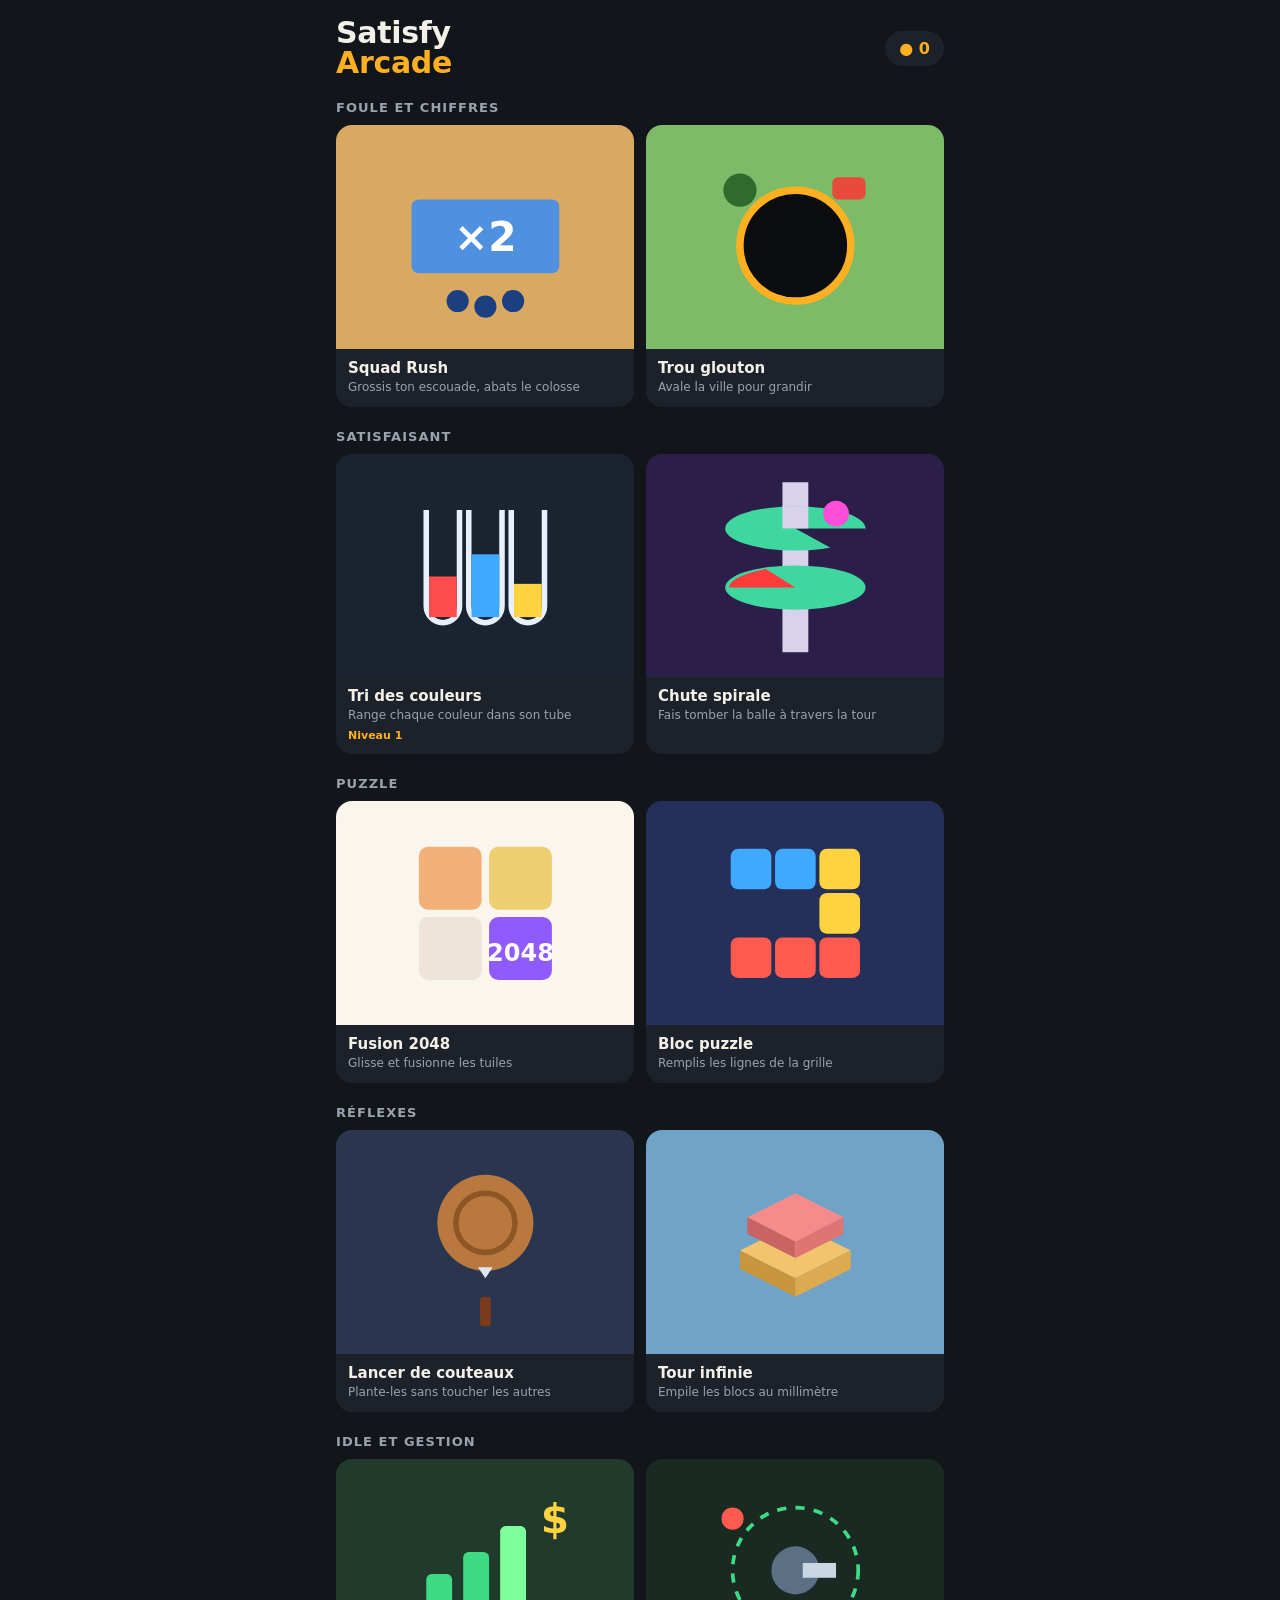
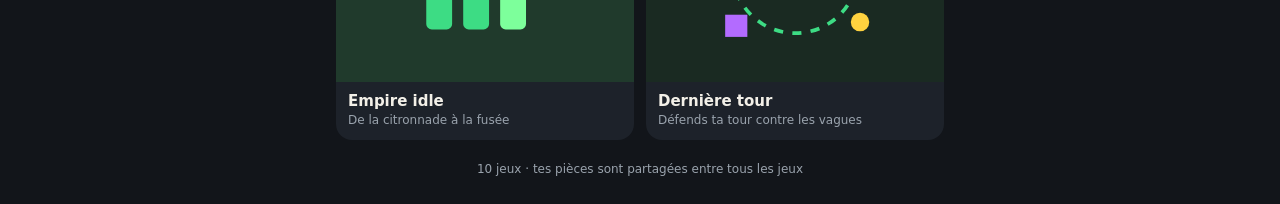
==== commit a25690a0: "Remplace Karcher par Chute spirale (balle qui descend une tour) Co-Authored-By: Claude Opus 5.5 <nor" ====
--- a/index.html
+++ b/index.html
@@ -62,7 +62,7 @@
   ]},
   {t:'Satisfaisant',g:[
     {id:'sort',best:null,n:'Tri des couleurs',d:'Range chaque couleur dans son tube',bg:'#1b2230',svg:'<g stroke="#e6f0ff" stroke-width="3" fill="none"><path d="M18 20v52a9 9 0 0 0 18 0V20"/><path d="M41 20v52a9 9 0 0 0 18 0V20"/><path d="M64 20v52a9 9 0 0 0 18 0V20"/></g><rect x="19.5" y="56" width="15" height="22" fill="#ff4d4d"/><rect x="42.5" y="44" width="15" height="34" fill="#3fa9ff"/><rect x="65.5" y="60" width="15" height="18" fill="#ffd23f"/>'},
-    {id:'clean',best:null,n:'Karcher',d:'Nettoie la boue au jet',bg:'#cfd6dc',svg:'<rect x="12" y="45" width="76" height="26" rx="8" fill="#e84a3c"/><path d="M12 45h40v26H12z" fill="#5b4128"/><circle cx="28" cy="74" r="8" fill="#1b1d21"/><circle cx="72" cy="74" r="8" fill="#1b1d21"/><path d="M90 15 60 40" stroke="#8fd0ff" stroke-width="4"/>'}
+    {id:'helix',best:'helix',n:'Chute spirale',d:'Fais tomber la balle à travers la tour',bg:'#2b1f4a',svg:'<rect x="43" y="5" width="14" height="92" fill="#d8d2ea"/><ellipse cx="50" cy="30" rx="38" ry="12" fill="#3fd6a0"/><path d="M50 30 88 30A38 12 0 0 1 70 41z" fill="#2b1f4a"/><ellipse cx="50" cy="62" rx="38" ry="12" fill="#3fd6a0"/><path d="M14 62a38 12 0 0 1 20-10L50 62z" fill="#ff3b3b"/><rect x="43" y="18" width="14" height="12" fill="#d8d2ea"/><circle cx="72" cy="22" r="7" fill="#ff4fd8"/>'}
   ]},
   {t:'Puzzle',g:[
     {id:'merge',best:'merge',n:'Fusion 2048',d:'Glisse et fusionne les tuiles',bg:'#faf6ee',svg:'<rect x="14" y="14" width="34" height="34" rx="5" fill="#f2b179"/><rect x="52" y="14" width="34" height="34" rx="5" fill="#edcf72"/><rect x="14" y="52" width="34" height="34" rx="5" fill="#eee4da"/><rect x="52" y="52" width="34" height="34" rx="5" fill="#8f5bff"/><text x="69" y="76" font-size="13" font-weight="900" fill="#fff" text-anchor="middle" font-family="system-ui">2048</text>'},
@@ -78,7 +78,7 @@
   ]}
 ];
 function get(k,d){try{const v=localStorage.getItem('arcade.'+k);return v==null?d:JSON.parse(v);}catch(e){return d;}}
-const BEST={hole:'Record',merge:'Record',blocks:'Record',knife:'Niveau max',stack:'Hauteur max',defense:'Vague max'};
+const BEST={helix:'Niveau max',hole:'Record',merge:'Record',blocks:'Record',knife:'Niveau max',stack:'Hauteur max',defense:'Vague max'};
 const cats=document.getElementById('cats');cats.style.cssText='display:flex;flex-direction:column;gap:22px';
 for(const c of CATS){
   const s=document.createElement('section');const h=document.createElement('h2');h.textContent=c.t;s.appendChild(h);
